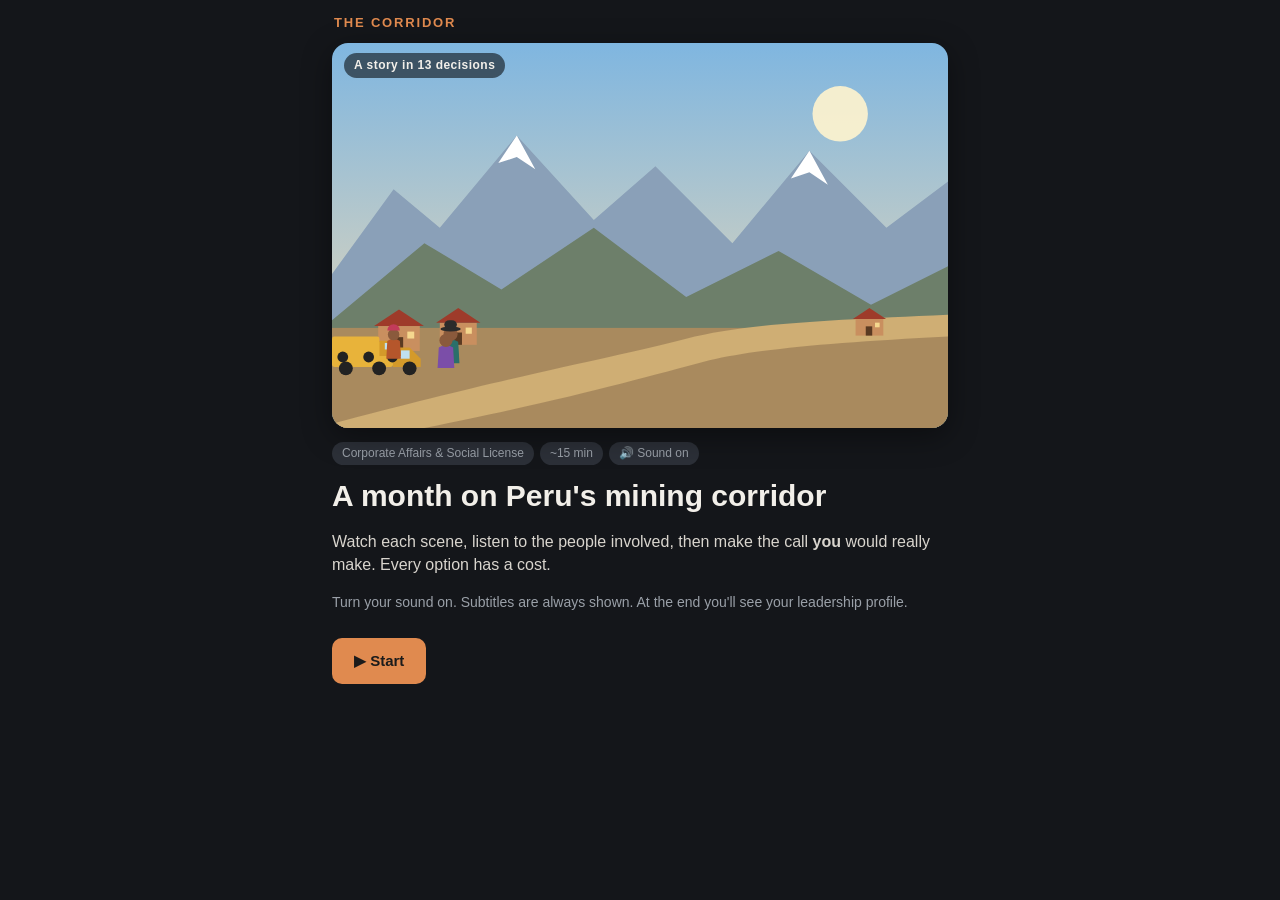
==== index.html @ 5909c9da "Add The Corridor prototype v0.2 (social license leadership game) Co-Authored-By: Claude Opus 5.5 <no" ====
<!DOCTYPE html>
<html lang="en">
<head>
<meta charset="utf-8">
<meta name="viewport" content="width=device-width, initial-scale=1">
<title>The Corridor — Social License Leadership Story</title>
<style>
  :root{
    --bg:#14161a; --panel:#1d2026; --card:#23272e; --ink:#f2efe9; --muted:#9aa0a8; --line:#343942;
    --accent:#e08a4f; --accent2:#5cc2b5; --good:#45b39d; --warn:#e0a83a; --bad:#e05a4f;
    --D:#e07a3f; --I:#2fb3a3; --S:#8f7fe0; --A:#5b8fd6;
  }
  *{box-sizing:border-box}
  html,body{margin:0;background:var(--bg);color:var(--ink);font-family:-apple-system,BlinkMacSystemFont,"Segoe UI",Roboto,Helvetica,Arial,sans-serif;line-height:1.45}
  .wrap{max-width:640px;margin:0 auto;padding:12px 12px 48px}
  header.top{display:flex;justify-content:space-between;align-items:center;margin:2px 2px 10px}
  .brand{font-weight:800;letter-spacing:.14em;color:var(--accent);font-size:13px}
  .day{font-size:12.5px;color:var(--muted)}
  .meters{display:grid;grid-template-columns:repeat(4,1fr);gap:8px;margin-bottom:10px}
  .meter label{display:block;font-size:10.5px;color:var(--muted);margin-bottom:3px;white-space:nowrap;overflow:hidden;text-overflow:ellipsis}
  .bar{height:6px;background:#2c3038;border-radius:6px;overflow:hidden}
  .bar i{display:block;height:100%;border-radius:6px;transition:width .8s ease,background .8s}

  /* stage */
  .stage{position:relative;border-radius:16px;overflow:hidden;background:#0c0d10;box-shadow:0 8px 30px rgba(0,0,0,.4)}
  .artbox{position:relative;aspect-ratio:16/10;overflow:hidden;background:#000}
  .stage svg.art{position:absolute;inset:0;width:100%;height:100%;animation:kb 18s ease-in-out infinite alternate;transform-origin:50% 60%}
  @keyframes kb{from{transform:scale(1.02) translate(0,0)}to{transform:scale(1.10) translate(-2%,-1%)}}
  .scene-tag{position:absolute;left:12px;top:10px;background:rgba(0,0,0,.55);backdrop-filter:blur(4px);padding:4px 10px;border-radius:20px;font-size:12px;font-weight:700;letter-spacing:.04em}
  .ctrls{position:absolute;right:8px;top:8px;display:flex;gap:6px}
  .ctrls button{all:unset;cursor:pointer;width:34px;height:34px;border-radius:50%;background:rgba(0,0,0,.55);backdrop-filter:blur(4px);display:flex;align-items:center;justify-content:center;font-size:15px}
  .caption{position:relative;padding:12px 14px 14px;background:#0c0d10;display:flex;gap:12px;align-items:flex-start;min-height:104px}
  .caption .pt{flex:none;width:52px;height:52px;border-radius:50%;overflow:hidden;border:2px solid rgba(255,255,255,.8);background:#333}
  .caption .pt svg{width:100%;height:100%}
  .caption .spk{font-size:11.5px;font-weight:800;letter-spacing:.08em;text-transform:uppercase;color:var(--accent);margin-bottom:2px}
  .caption .words{font-size:17px;line-height:1.35;font-weight:500}
  .caption .words span{opacity:.0;transition:opacity .12s}
  .caption .words span.on{opacity:1}
  .speaking .mouth{animation:talk .22s ease-in-out infinite alternate;transform-box:fill-box;transform-origin:center}
  @keyframes talk{from{transform:scaleY(.3)}to{transform:scaleY(1.3)}}
  .progress{position:absolute;left:0;bottom:0;height:3px;background:var(--accent);width:0;transition:width .3s;z-index:2}

  .panel{background:var(--panel);border:1px solid var(--line);border-radius:16px;padding:14px;margin-top:12px}
  .opts{display:grid;gap:9px}
  button.opt{all:unset;cursor:pointer;display:flex;gap:10px;align-items:center;background:var(--card);border:1.5px solid var(--line);border-radius:12px;padding:12px 13px;font-size:15.5px;transition:transform .15s,border-color .15s;opacity:0;transform:translateY(8px)}
  button.opt.in{opacity:1;transform:none;transition:opacity .35s,transform .35s,border-color .15s}
  button.opt:hover{border-color:var(--accent)}
  button.opt .k{flex:none;width:26px;height:26px;border-radius:50%;background:var(--accent);color:#1b1b1b;font-size:13px;display:flex;align-items:center;justify-content:center;font-weight:800}
  button.opt.dim{opacity:.3}
  button.opt.pick{border-color:var(--accent);background:#2c2620}
  .prompt{font-size:13px;color:var(--muted);margin:0 0 10px;font-weight:600;letter-spacing:.03em}
  .ask{all:unset;cursor:pointer;font-size:14px;color:var(--accent2);font-weight:700;padding:10px 2px 0;display:inline-block}
  .btn{all:unset;cursor:pointer;display:inline-block;background:var(--accent);color:#1b1b1b;padding:12px 22px;border-radius:10px;font-weight:800;font-size:15px;margin-top:12px}
  .btn.secondary{background:transparent;color:var(--ink);border:1.5px solid var(--ink)}
  .btn[disabled]{opacity:.35;pointer-events:none}
  .waiting{font-size:13.5px;color:var(--muted);display:flex;align-items:center;gap:8px}
  .dots i{display:inline-block;width:6px;height:6px;border-radius:50%;background:var(--muted);margin-right:3px;animation:bl 1s infinite}
  .dots i:nth-child(2){animation-delay:.2s}.dots i:nth-child(3){animation-delay:.4s}
  @keyframes bl{50%{opacity:.2}}
  table.data{width:100%;border-collapse:collapse;font-size:14px;margin:0 0 12px}
  table.data th,table.data td{text-align:left;padding:7px 6px;border-bottom:1px solid var(--line)}
  table.data th{font-size:11.5px;color:var(--muted);font-weight:700}
  .late{color:var(--bad);font-weight:700}.ok{color:var(--good);font-weight:700}
  .alloc-row{display:flex;align-items:center;justify-content:space-between;gap:10px;padding:10px 0;border-bottom:1px solid var(--line)}
  .alloc-row .lbl{font-size:15px}.alloc-row .lbl small{display:block;color:var(--muted);font-size:12.5px}
  .stepper{display:flex;align-items:center;gap:8px;flex:none}
  .stepper button{all:unset;cursor:pointer;width:34px;height:34px;border-radius:8px;border:1.5px solid var(--line);text-align:center;line-height:32px;font-size:18px;font-weight:700}
  .stepper span{width:22px;text-align:center;font-weight:800;font-size:17px}
  .remain{font-size:14px;color:var(--muted);margin-top:8px}

  .intro h1{font-size:30px;margin:14px 0 6px;line-height:1.15}
  .intro p{font-size:16px;color:#d9d5ce}
  .pill{display:inline-block;font-size:12px;padding:3px 10px;border-radius:20px;background:#2c3038;color:var(--muted);margin-right:6px}
  .tabs{display:flex;gap:6px;margin:4px 0 12px}
  .tabs button{all:unset;cursor:pointer;padding:8px 14px;border-radius:20px;font-size:14px;font-weight:700;border:1.5px solid var(--line)}
  .tabs button.on{background:var(--ink);color:#111;border-color:var(--ink)}
  h2{font-size:20px;margin:18px 0 8px}
  h3{font-size:13px;margin:18px 0 6px;color:var(--accent2);text-transform:uppercase;letter-spacing:.08em}
  .story{font-size:16px}
  .stylebar{display:flex;height:16px;border-radius:8px;overflow:hidden;margin:8px 0}
  .legend{display:flex;flex-wrap:wrap;gap:10px;font-size:13px;color:var(--muted)}
  .legend i{display:inline-block;width:10px;height:10px;border-radius:3px;margin-right:4px;vertical-align:-1px}
  .comp{margin:10px 0}
  .comp .row{display:flex;justify-content:space-between;font-size:14px;margin-bottom:4px}
  .comp .track{position:relative;height:10px;background:#2c3038;border-radius:6px}
  .comp .fill{position:absolute;left:0;top:0;bottom:0;border-radius:6px}
  .comp .tgt{position:absolute;top:-4px;bottom:-4px;width:2px;background:var(--ink)}
  .fit{display:flex;align-items:center;gap:16px;margin:6px 0 4px}
  .fit .num{font-size:44px;font-weight:800;line-height:1}
  .fit .lbl{font-size:14px;color:var(--muted)}
  ul.flags{padding-left:18px;margin:6px 0}
  ul.flags li{margin:6px 0;font-size:14.5px}
  .flag-red{color:var(--bad)}
  .stats{display:grid;grid-template-columns:repeat(3,1fr);gap:8px;margin:8px 0}
  .stat{background:var(--card);border:1px solid var(--line);border-radius:10px;padding:10px;text-align:center}
  .stat b{display:block;font-size:20px}.stat span{font-size:12px;color:var(--muted)}
  table.log{width:100%;border-collapse:collapse;font-size:13px}
  table.log td,table.log th{padding:6px 4px;border-bottom:1px solid var(--line);vertical-align:top;text-align:left}
  table.log th{color:var(--muted);font-weight:600;font-size:12px}
  .note{font-size:12.5px;color:var(--muted);margin-top:14px}
  .fade{animation:fade .4s ease}
  @keyframes fade{from{opacity:0;transform:translateY(6px)}to{opacity:1;transform:none}}

  /* svg animations */
  .drive{animation:drive 14s linear infinite}
  .drive2{animation:drive 14s linear infinite;animation-delay:-7s}
  @keyframes drive{from{transform:translateX(-140px)}to{transform:translateX(560px)}}
  .dust{animation:dust 4s ease-out infinite;opacity:0}
  @keyframes dust{0%{opacity:.0;transform:translate(0,0) scale(.6)}20%{opacity:.55}100%{opacity:0;transform:translate(-40px,-18px) scale(1.8)}}
  .bob{animation:bob 2.4s ease-in-out infinite;transform-box:fill-box}
  @keyframes bob{50%{transform:translateY(-2px)}}
  .flick{animation:flick .35s ease-in-out infinite alternate;transform-box:fill-box;transform-origin:50% 100%}
  @keyframes flick{from{transform:scaleY(.85) skewX(-4deg)}to{transform:scaleY(1.15) skewX(4deg)}}
  .smoke{animation:smoke 6s linear infinite;opacity:0}
  @keyframes smoke{0%{opacity:0;transform:translate(0,0) scale(.5)}15%{opacity:.6}100%{opacity:0;transform:translate(30px,-120px) scale(2.6)}}
  .ring{animation:ring 1.6s ease-out infinite;transform-box:fill-box;transform-origin:center;opacity:0}
  @keyframes ring{0%{opacity:.8;transform:scale(.6)}100%{opacity:0;transform:scale(1.8)}}
  .shake{animation:shake .6s ease-in-out infinite;transform-box:fill-box;transform-origin:center}
  @keyframes shake{0%,100%{transform:rotate(0)}25%{transform:rotate(-6deg)}75%{transform:rotate(6deg)}}
  .blink{animation:blink 1s steps(2) infinite}
  @keyframes blink{50%{opacity:.15}}
  .siren{animation:siren .5s steps(2) infinite}
  @keyframes siren{0%{fill:#e0443b}50%{fill:#3b7be0}}
  .wave{animation:wave 2s ease-out infinite;opacity:0;transform-box:fill-box;transform-origin:center}
  @keyframes wave{0%{opacity:.9;transform:scale(.4)}100%{opacity:0;transform:scale(1.6)}}
  .twinkle{animation:blink 2.5s ease-in-out infinite}
  .glow{animation:glow 1.8s ease-in-out infinite alternate}
  @keyframes glow{from{opacity:.4}to{opacity:1}}
  .pop{animation:pop 3s ease-in-out infinite;transform-box:fill-box;transform-origin:center;opacity:0}
  @keyframes pop{0%{opacity:0;transform:scale(.4)}15%,70%{opacity:1;transform:scale(1)}100%{opacity:0;transform:scale(1)}}
  .water{animation:water 2s linear infinite}
  @keyframes water{to{stroke-dashoffset:-40}}
</style>
</head>
<body>
<div class="wrap" id="app"></div>

<script>
/* =====================================================================
   ART — inline SVG illustrations (no external images)
   ===================================================================== */
const W=400,H=250;
function sky(t){
  const g={day:["#7fb6e0","#f4dcb4"],dusk:["#3a3f6b","#f08a5d"],night:["#070d1c","#1e2a48"],indoor:["#5a4636","#3c2f25"]}[t];
  let s=`<defs><linearGradient id="sk" x1="0" y1="0" x2="0" y2="1"><stop offset="0" stop-color="${g[0]}"/><stop offset="1" stop-color="${g[1]}"/></linearGradient>
  <radialGradient id="fireg"><stop offset="0" stop-color="#ffd36b"/><stop offset="1" stop-color="#ff6a2b" stop-opacity="0"/></radialGradient></defs>
  <rect width="${W}" height="${H}" fill="url(#sk)"/>`;
  if(t==="night"){ for(let i=0;i<40;i++){const x=(i*97)%W,y=(i*53)%110; s+=`<circle cx="${x}" cy="${y}" r="${i%3?0.8:1.3}" fill="#fff" class="twinkle" style="animation-delay:${(i%7)*.3}s"/>`;}
    s+=`<circle cx="330" cy="40" r="14" fill="#f4efd8"/><circle cx="336" cy="36" r="13" fill="#0b1326"/>`; }
  if(t==="day") s+=`<circle cx="330" cy="46" r="18" fill="#fff4cf" opacity=".9"/>`;
  if(t==="dusk") s+=`<circle cx="300" cy="150" r="26" fill="#ffc27a" opacity=".85"/>`;
  return s;
}
function mountains(t){
  const far = t==="night"?"#1b2540":t==="dusk"?"#5b4a6e":"#8aa0b8";
  const near= t==="night"?"#121a30":t==="dusk"?"#3f3550":"#6d7f6a";
  const snow= t==="night"?"#8a95b0":"#ffffff";
  return `<polygon points="0,150 40,95 70,120 120,60 170,115 210,80 260,130 310,70 360,120 400,90 400,250 0,250" fill="${far}"/>
  <polygon points="120,60 108,78 120,74 132,82" fill="${snow}"/><polygon points="310,70 298,88 310,84 322,92" fill="${snow}"/>
  <polygon points="0,180 60,130 110,160 170,120 230,165 290,135 350,170 400,145 400,250 0,250" fill="${near}"/>`;
}
function ground(t){ const c=t==="night"?"#2a2a2e":t==="dusk"?"#6b5240":"#a98a5e"; return `<rect y="185" width="${W}" height="${H}" fill="${c}"/>`; }
function road(t){ const c=t==="night"?"#4a443c":"#cfae74"; return `<path d="M-10,250 C 120,215 180,205 230,192 C 270,182 320,180 410,176 L410,190 C 330,194 280,198 245,206 C 200,218 150,232 60,250 Z" fill="${c}"/>`; }
function truck(x,y,s=1,cls="",color="#e8b33a"){
  return `<g class="${cls}"><g transform="translate(${x},${y}) scale(${s})">
    <rect x="0" y="-22" width="44" height="18" rx="2" fill="${color}"/><path d="M44,-18 h12 l8,8 v6 h-20z" fill="#d49a2a"/>
    <rect x="49" y="-16" width="7" height="6" fill="#bfe0f0"/><circle cx="10" cy="-3" r="5" fill="#222"/><circle cx="34" cy="-3" r="5" fill="#222"/><circle cx="56" cy="-3" r="5" fill="#222"/>
    <circle class="dust" cx="-6" cy="-6" r="7" fill="#e9d6b0"/><circle class="dust" style="animation-delay:1.3s" cx="-10" cy="-4" r="6" fill="#e9d6b0"/><circle class="dust" style="animation-delay:2.6s" cx="-4" cy="-8" r="8" fill="#e9d6b0"/>
  </g></g>`;
}
function stoppedTruck(x,y,s=1,lights=false){
  return `<g transform="translate(${x},${y}) scale(${s})"><rect x="0" y="-22" width="44" height="18" rx="2" fill="#c89a32"/><path d="M44,-18 h12 l8,8 v6 h-20z" fill="#b5852a"/><rect x="49" y="-16" width="7" height="6" fill="#9cc"/>
  <circle cx="10" cy="-3" r="5" fill="#222"/><circle cx="34" cy="-3" r="5" fill="#222"/><circle cx="56" cy="-3" r="5" fill="#222"/>
  ${lights?`<path d="M64,-10 L120,-22 L120,6 Z" fill="#fff7c0" opacity=".35" class="glow"/>`:""}</g>`;
}
function house(x,y,s=1){ return `<g transform="translate(${x},${y}) scale(${s})"><rect x="0" y="-18" width="30" height="18" fill="#c98f5f"/><polygon points="-3,-18 15,-30 33,-18" fill="#9e3b2a"/><rect x="11" y="-10" width="7" height="10" fill="#5a3a22"/><rect x="21" y="-14" width="5" height="5" fill="#f5d78e"/></g>`; }
const PAL=["#b5562b","#2a6f6a","#7b4ea8","#c9a227","#3c6fb0","#a83a50","#4f8a3c","#d07a2c"];
function person(x,y,s=1,c="#b5562b",o={}){
  let hat="";
  if(o.hat==="bowler") hat=`<ellipse cx="0" cy="-27" rx="8" ry="2" fill="#2b2b2b"/><rect x="-5" y="-34" width="10" height="7" rx="4" fill="#2b2b2b"/>`;
  if(o.hat==="helmet") hat=`<path d="M-7,-26 a7,7 0 0 1 14,0 z" fill="#f2f2f2"/>`;
  if(o.hat==="chullo") hat=`<path d="M-6,-27 a6,6 0 0 1 12,0 z" fill="#c23b5a"/>`;
  const arm = o.arm?`<path d="M5,-16 L14,-30" stroke="${c}" stroke-width="4" stroke-linecap="round"/>`:"";
  return `<g class="${o.bob?"bob":""}" style="animation-delay:${o.d||0}s"><g transform="translate(${x},${y}) scale(${s})">
    <path d="M-7,0 L-6,-17 Q0,-21 6,-17 L7,0 Z" fill="${c}"/>${arm}<circle cx="0" cy="-23" r="5.5" fill="#8a5a3c"/>${hat}</g></g>`;
}
function crowd(x,y,n,spread,s=1,opt={}){ let g=""; for(let i=0;i<n;i++){ const px=x+((i*37)%spread), py=y+((i*13)%10); g+=person(px,py,s*(0.85+((i*7)%4)*.06),PAL[i%PAL.length],{bob:true,d:(i%5)*.3,hat:i%4===0?"chullo":(i%5===1?"bowler":""),arm:opt.arms&&i%3===0}); } return g; }
function fire(x,y,s=1){ return `<g transform="translate(${x},${y}) scale(${s})"><circle cx="0" cy="-8" r="30" fill="url(#fireg)" class="glow"/>
  <ellipse cx="0" cy="0" rx="14" ry="5" fill="#111"/><ellipse cx="0" cy="-4" rx="12" ry="4" fill="#222"/>
  <path class="flick" d="M-9,-4 Q-6,-22 0,-30 Q4,-20 9,-4 Z" fill="#ff7a2b"/><path class="flick" style="animation-delay:.15s" d="M-5,-4 Q-2,-16 1,-22 Q4,-14 5,-4 Z" fill="#ffd36b"/>
  <circle class="smoke" cx="0" cy="-30" r="8" fill="#555"/><circle class="smoke" style="animation-delay:2s" cx="3" cy="-30" r="9" fill="#666"/><circle class="smoke" style="animation-delay:4s" cx="-3" cy="-30" r="7" fill="#4a4a4a"/></g>`; }
function rocks(x,y){ return `<g transform="translate(${x},${y})"><ellipse cx="0" cy="0" rx="9" ry="6" fill="#77706a"/><ellipse cx="14" cy="2" rx="7" ry="5" fill="#8a837c"/><ellipse cx="26" cy="-1" rx="10" ry="6" fill="#6d665f"/><ellipse cx="40" cy="2" rx="8" ry="5" fill="#857e77"/></g>`; }
function room(wall="#6e5644",floor="#4a3a2e"){ return `<rect width="${W}" height="${H}" fill="${wall}"/><rect y="185" width="${W}" height="65" fill="${floor}"/>`; }
function windowView(x,y,w,h,t="day"){ return `<g><clipPath id="wv${x}"><rect x="${x}" y="${y}" width="${w}" height="${h}"/></clipPath><g clip-path="url(#wv${x})"><g transform="translate(${x},${y}) scale(${w/W},${h/H})">${sky(t)}${mountains(t)}${ground(t)}</g></g><rect x="${x}" y="${y}" width="${w}" height="${h}" fill="none" stroke="#2a211a" stroke-width="5"/><line x1="${x+w/2}" y1="${y}" x2="${x+w/2}" y2="${y+h}" stroke="#2a211a" stroke-width="3"/></g>`; }
function pit(){ return `<g><ellipse cx="200" cy="215" rx="190" ry="40" fill="#8c6b4a"/><ellipse cx="200" cy="218" rx="150" ry="30" fill="#7a5c3f"/><ellipse cx="200" cy="221" rx="110" ry="21" fill="#684d34"/><ellipse cx="200" cy="224" rx="70" ry="12" fill="#563f2b"/></g>`; }
function phoneBig(x,y,label,sub){ return `<g transform="translate(${x},${y})"><circle class="ring" cx="45" cy="80" r="60" fill="none" stroke="#5cc2b5" stroke-width="3"/><circle class="ring" style="animation-delay:.8s" cx="45" cy="80" r="60" fill="none" stroke="#5cc2b5" stroke-width="3"/>
  <g class="shake"><rect x="0" y="0" width="90" height="160" rx="14" fill="#15171c" stroke="#555" stroke-width="2"/><rect x="6" y="14" width="78" height="132" rx="6" fill="#20324a"/>
  <text x="45" y="62" fill="#fff" font-size="10" text-anchor="middle" font-family="sans-serif" font-weight="700">${label}</text><text x="45" y="76" fill="#9fb3c8" font-size="7.5" text-anchor="middle" font-family="sans-serif">${sub}</text>
  <circle cx="25" cy="122" r="10" fill="#e0443b"/><circle cx="65" cy="122" r="10" fill="#45b39d" class="glow"/></g></g>`; }
function radioTower(x,y){ return `<g transform="translate(${x},${y})"><path d="M0,0 L10,-70 L20,0 M4,-25 L16,-25 M7,-48 L13,-48" stroke="#ccc" stroke-width="2.5" fill="none"/><circle cx="10" cy="-72" r="3" fill="#e0443b" class="blink"/>
  <circle class="wave" cx="10" cy="-72" r="20" fill="none" stroke="#fff" stroke-width="2"/><circle class="wave" style="animation-delay:.7s" cx="10" cy="-72" r="20" fill="none" stroke="#fff" stroke-width="2"/><circle class="wave" style="animation-delay:1.4s" cx="10" cy="-72" r="20" fill="none" stroke="#fff" stroke-width="2"/></g>`; }
function bubble(x,y,txt,d=0,c="#25d366"){ return `<g class="pop" style="animation-delay:${d}s"><rect x="${x}" y="${y}" width="${txt.length*5.2+16}" height="20" rx="10" fill="${c}"/><text x="${x+8}" y="${y+14}" font-size="9.5" fill="#062" font-family="sans-serif" font-weight="700">${txt}</text></g>`; }
function banner(x,y,txt){ return `<g transform="translate(${x},${y})" class="bob"><line x1="0" y1="0" x2="0" y2="-38" stroke="#5a3a22" stroke-width="2"/><line x1="60" y1="0" x2="60" y2="-38" stroke="#5a3a22" stroke-width="2"/><rect x="-2" y="-40" width="64" height="18" fill="#f3efe6"/><text x="30" y="-27" text-anchor="middle" font-size="10" font-weight="800" fill="#b5262b" font-family="sans-serif">${txt}</text></g>`; }
function tableLong(y=185){ return `<rect x="40" y="${y}" width="320" height="14" rx="3" fill="#5a3f2c"/><rect x="60" y="${y+14}" width="8" height="40" fill="#4a3324"/><rect x="332" y="${y+14}" width="8" height="40" fill="#4a3324"/>`; }
function papers(x,y){ return `<g transform="translate(${x},${y})"><rect x="0" y="0" width="22" height="14" fill="#f4f1ea" transform="rotate(-6)"/><rect x="6" y="2" width="22" height="14" fill="#fff" transform="rotate(4)"/></g>`; }
function envelope(x,y){ return `<g transform="translate(${x},${y})"><circle cx="14" cy="9" r="24" fill="#ffd36b" opacity=".25" class="glow"/><rect x="0" y="0" width="28" height="18" rx="2" fill="#e8d7a8"/><path d="M0,0 L14,10 L28,0" fill="none" stroke="#a88f55" stroke-width="1.5"/><text x="14" y="-6" text-anchor="middle" font-size="11" font-weight="800" fill="#ffd36b" font-family="sans-serif">$</text></g>`; }
function hospital(x,y){ return `<g transform="translate(${x},${y})"><rect x="0" y="-70" width="120" height="70" fill="#d9dde3"/><rect x="45" y="-92" width="30" height="22" fill="#d9dde3"/><rect x="55" y="-88" width="10" height="16" fill="#e0443b"/><rect x="52" y="-83" width="16" height="6" fill="#e0443b"/>
  ${[0,1,2,3].map(i=>`<rect x="${10+i*28}" y="-55" width="16" height="12" fill="#f5e7a8" class="${i===2?"blink":""}"/>`).join("")}<rect x="48" y="-26" width="24" height="26" fill="#8fb3cc"/></g>`; }
function ambulance(x,y){ return `<g transform="translate(${x},${y})"><rect x="0" y="-20" width="50" height="18" rx="3" fill="#f2f2f2"/><rect x="50" y="-14" width="14" height="12" rx="2" fill="#f2f2f2"/><rect x="18" y="-16" width="4" height="10" fill="#e0443b"/><rect x="15" y="-13" width="10" height="4" fill="#e0443b"/>
  <rect x="20" y="-25" width="12" height="5" class="siren"/><circle cx="12" cy="-2" r="5" fill="#222"/><circle cx="48" cy="-2" r="5" fill="#222"/></g>`; }
function screenChart(x,y){ return `<g transform="translate(${x},${y})"><rect x="0" y="0" width="150" height="85" rx="4" fill="#1a2433" stroke="#444" stroke-width="3"/>
  <polyline points="12,65 40,58 62,62 84,30 106,44 138,20" fill="none" stroke="#5cc2b5" stroke-width="3" stroke-dasharray="200" stroke-dashoffset="0"/>
  ${[0,1,2,3].map(i=>`<rect x="${16+i*32}" y="${70-i*8}" width="14" height="${i*8+6}" fill="#e08a4f" opacity=".6"/>`).join("")}</g>`; }
function clipboard(x,y){ return `<g transform="translate(${x},${y})"><rect x="0" y="0" width="150" height="190" rx="8" fill="#8a6a4a"/><rect x="10" y="14" width="130" height="168" fill="#fbf8f1"/><rect x="50" y="-6" width="50" height="16" rx="4" fill="#555"/>
  ${[0,1,2,3,4].map(i=>`<g><rect x="22" y="${34+i*28}" width="70" height="7" fill="#c8c1b4"/><circle cx="118" cy="${38+i*28}" r="7" fill="${i===3?"#45b39d":"#e05a4f"}" class="pop" style="animation-delay:${i*.4}s"/></g>`).join("")}</g>`; }
function spring(){ return `<path d="M0,215 C80,205 120,230 200,220 C280,210 320,232 400,222" stroke="#6ab7e0" stroke-width="8" fill="none" stroke-dasharray="20 20" class="water"/>`; }
function stars(){ return ""; }

const ART = {
  s1:(s)=>`${sky("day")}${mountains("day")}${ground("day")}${road("day")}${house(30,200,.9)}${house(70,196,.8)}${house(340,190,.6)}${truck(0,214,.9,"drive")}${truck(0,206,.7,"drive2")}${crowd(40,205,3,40,.8)}`,
  s2:()=>`${room("#b07a4e","#7a5236")}<rect x="0" y="0" width="${W}" height="40" fill="#8a5c3a"/>${[60,160,260,340].map(x=>`<rect x="${x}" y="60" width="30" height="40" fill="#3c2a1e"/>`).join("")}
     <rect x="150" y="70" width="100" height="26" fill="#f3efe6"/><text x="200" y="88" text-anchor="middle" font-size="12" font-weight="800" fill="#7a2b1e" font-family="sans-serif">ASAMBLEA</text>
     ${person(200,180,2.2,"#b5262b",{hat:"bowler",arm:true})}${crowd(10,228,10,380,1.6)}${crowd(30,246,9,360,1.8)}`,
  s3:()=>`${room("#4d5560","#2f343b")}${windowView(30,30,220,130,"day")}<g transform="translate(30,30) scale(.55)">${pit()}</g>${person(320,200,2.4,"#3c6fb0",{hat:"helmet",arm:true})}<rect x="260" y="200" width="140" height="12" fill="#26292e"/>`,
  s4:(s)=> s.variant==="paro"
     ? `${sky("day")}${mountains("day")}${ground("day")}${road("day")}${banner(70,200,"PARO 72H")}${banner(250,196,"¡ESCÚCHENNOS!")}${crowd(40,212,14,320,1.1,{arms:true})}<rect x="330" y="160" width="50" height="14" fill="#e0443b"/><text x="355" y="171" font-size="8" fill="#fff" text-anchor="middle" font-weight="800" font-family="sans-serif">ROAD CLOSED</text>`
     : `${sky("day")}${mountains("day")}${ground("day")}${spring()}${radioTower(60,190)}${bubble(170,60,"Mine poisoned the spring!!",0)}${bubble(200,92,"Is it true??",1,"#dcf8c6")}${bubble(160,124,"Don't drink the water",2)}${bubble(220,156,"Share with everyone",.5,"#dcf8c6")}`,
  s5:(s)=>`${sky("dusk")}${mountains("dusk")}${ground("dusk")}${road("dusk")}${rocks(150,206)}${fire(130,210)}${fire(215,200,.8)}${crowd(100,222,s.trust>=55?6:14,220,1.1,{arms:true})}${stoppedTruck(300,188,.6)}${stoppedTruck(345,186,.55)}`,
  s6:()=>`${room("#2a2f3a","#1c2028")}${windowView(30,40,140,100,"night")}${phoneBig(240,40,"Vice Minister","Lima · calling...")}`,
  s7:()=>`${room("#6e5644","#4a3a2e")}${clipboard(125,30)}`,
  s8:()=>`${room("#7c6a58","#4e4236")}${[40,330].map(x=>`<rect x="${x}" y="40" width="30" height="120" fill="#5a4a3c"/>`).join("")}${person(150,215,2.6,"#2b2b2b",{})}${person(250,215,2.6,"#8a6d3b",{hat:"bowler"})}${envelope(186,110)}`,
  s9:()=>`${sky("night")}${mountains("night")}${ground("night")}${road("night")}${hospital(250,190)}${ambulance(150,205)}${stoppedTruck(20,215,.8,true)}${fire(110,214,.6)}`,
  s10:(s)=>ART.s2(s),
  s11:()=>`${room("#5f6b78","#3b434c")}<rect x="140" y="30" width="120" height="70" fill="#4a5563"/><text x="200" y="70" text-anchor="middle" font-size="11" fill="#e8e8e8" font-weight="700" font-family="sans-serif">MESA DE DIÁLOGO</text>
     ${crowd(70,182,7,260,1.7)}${tableLong(185)}${papers(150,178)}${papers(225,178)}`,
  s12:()=>`${room("#272b33","#1a1d22")}${windowView(250,30,120,90,"night")}<rect x="60" y="170" width="200" height="12" fill="#3a3f48"/>${person(150,172,2.2,"#2fb3a3",{})}
     <g transform="translate(205,150)"><rect width="34" height="22" rx="3" fill="#15171c"/><rect x="3" y="3" width="28" height="15" fill="#3a5f8a" class="glow"/></g>${bubble(40,40,"you'll pay for this",0,"#e05a4f")}${bubble(70,72,"traitor",1.2,"#e05a4f")}${bubble(30,104,"we know where you live",2.2,"#e05a4f")}`,
  s13:()=>`${room("#3a3f4a","#262a31")}${screenChart(125,25)}${crowd(60,190,8,290,1.6)}${tableLong(190)}`
};

/* portraits (caption) */
function portrait(k){
  const P={
    nar:{bg:"#333a46",skin:"#c99a72",hair:"#2b2b2b",top:"#555",extra:""},
    rosa:{bg:"#b5562b",skin:"#8a5a3c",hair:"#1d1410",top:"#b5262b",extra:`<ellipse cx="40" cy="22" rx="22" ry="5" fill="#222"/><rect x="28" y="6" width="24" height="16" rx="8" fill="#222"/><path d="M22,36 q-4,18 2,30 M58,36 q4,18 -2,30" stroke="#1d1410" stroke-width="4" fill="none"/>`},
    lucia:{bg:"#2a8f84",skin:"#a87452",hair:"#2b1a12",top:"#e0a83a",extra:`<path d="M24,30 q16,-22 32,0 v4 h-32z" fill="#2b1a12"/>`},
    carlos:{bg:"#3c6fb0",skin:"#c99a72",hair:"#3a2a20",top:"#e8b33a",extra:`<path d="M22,30 a18,18 0 0 1 36,0 z" fill="#f2f2f2"/><rect x="20" y="28" width="40" height="4" fill="#ddd"/>`},
    vm:{bg:"#7b6cc4",skin:"#b88560",hair:"#222",top:"#2b2b38",extra:`<path d="M40,62 l-4,6 4,14 4,-14z" fill="#b5262b"/>`},
    adv:{bg:"#8a6d3b",skin:"#8a5a3c",hair:"#222",top:"#5a4a3c",extra:`<path d="M24,26 h32 v-6 a16,10 0 0 0 -32,0z" fill="#444"/>`},
    board:{bg:"#444",skin:"#d0a882",hair:"#ccc",top:"#22252b",extra:""}
  }[k]||{};
  return `<svg viewBox="0 0 80 80"><rect width="80" height="80" fill="${P.bg}"/><path d="M10,80 q30,-30 60,0z" fill="${P.top}"/><rect x="34" y="50" width="12" height="10" fill="${P.skin}"/>
   <ellipse cx="40" cy="36" rx="15" ry="18" fill="${P.skin}"/><path d="M25,30 q15,-20 30,0" fill="${P.hair}"/>${P.extra}
   <circle cx="34" cy="35" r="1.8" fill="#1a1a1a"/><circle cx="46" cy="35" r="1.8" fill="#1a1a1a"/><ellipse class="mouth" cx="40" cy="46" rx="4" ry="2" fill="#5a2a22"/></svg>`;
}

/* =====================================================================
   VOICE — browser text-to-speech, pre-scripted lines (no AI)
   ===================================================================== */
const TTS={on:true, ok:("speechSynthesis" in window), voices:[]};
function loadVoices(){ try{ TTS.voices=speechSynthesis.getVoices().filter(v=>/^en/i.test(v.lang)); }catch(e){} }
if(TTS.ok){ loadVoices(); try{speechSynthesis.onvoiceschanged=loadVoices;}catch(e){} }
const FEM=/(female|samantha|victoria|karen|moira|tessa|serena|zira|susan|fiona|allison|ava|joanna|kendra|salli|libby|sonia|jenny|aria|emma|google us english)/i;
const MAL=/(male|daniel|alex|fred|david|mark|guy|tom|aaron|arthur|oliver|ryan|george|james|rishi|google uk english male)/i;
const VOICE={ nar:{g:"f",p:1,r:1}, rosa:{g:"f",p:.95,r:.92}, lucia:{g:"f",p:1.2,r:1.05}, carlos:{g:"m",p:.85,r:1.02}, vm:{g:"m",p:.95,r:.95}, adv:{g:"m",p:.75,r:.88}, board:{g:"m",p:.9,r:.95} };
const NAMES={nar:"Narrator",rosa:"Rosa · Ccollpa president",lucia:"Lucía · your community lead",carlos:"Carlos · VP Operations",vm:"Vice Minister",adv:"Community advisor",board:"The board"};
function pickVoice(g){
  const vs=TTS.voices; if(!vs.length) return null;
  const re=g==="f"?FEM:MAL; const m=vs.filter(v=>re.test(v.name)&&!(g==="f"&&MAL.test(v.name)&&!FEM.test(v.name)));
  return m[0]||vs[0];
}
let PLAY={token:0};
function stopAll(){ PLAY.token++; try{ if(TTS.ok) speechSynthesis.cancel(); }catch(e){} clearTimeout(PLAY.timer); clearInterval(PLAY.iv); }

function setCaption(who,text){
  const cap=document.getElementById("cap"); if(!cap) return [];
  const words=text.split(" ");
  cap.innerHTML=`<div class="pt">${portrait(who)}</div><div style="flex:1"><div class="spk">${NAMES[who]||""}</div><div class="words">${words.map(w=>`<span>${w}</span>`).join(" ")}</div></div>`;
  cap.classList.add("speaking");
  return [...cap.querySelectorAll(".words span")];
}
function revealAll(){ document.querySelectorAll("#cap .words span").forEach(s=>s.classList.add("on")); const c=document.getElementById("cap"); if(c) c.classList.remove("speaking"); }

function playLines(lines,onDone){
  stopAll(); const my=++PLAY.token; let i=0;
  const prog=document.getElementById("prog");
  const next=()=>{
    if(my!==PLAY.token) return;
    if(prog) prog.style.width=`${Math.round(i/lines.length*100)}%`;
    if(i>=lines.length){ const c=document.getElementById("cap"); if(c) c.classList.remove("speaking"); onDone&&onDone(); return; }
    const L=lines[i++]; const spans=setCaption(L.w,L.t);
    const words=L.t.split(" "); const est=words.length*330+600;
    const done=()=>{ if(my!==PLAY.token) return; clearTimeout(PLAY.timer); clearInterval(PLAY.iv); spans.forEach(s=>s.classList.add("on")); const c=document.getElementById("cap"); if(c) c.classList.remove("speaking"); PLAY.timer=setTimeout(next,450); };
    // timed word reveal (also the fallback when speech isn't available)
    let w=0; PLAY.iv=setInterval(()=>{ if(w<spans.length) spans[w++].classList.add("on"); },TTS.on&&TTS.ok?300:260);
    if(TTS.on && TTS.ok){
      try{
        const u=new SpeechSynthesisUtterance(L.t); const v=VOICE[L.w]||VOICE.nar; const vv=pickVoice(v.g);
        if(vv) u.voice=vv; u.lang="en-US"; u.pitch=v.p; u.rate=v.r;
        let cum=0; const starts=words.map(x=>{const s=cum; cum+=x.length+1; return s;});
        u.onboundary=(e)=>{ if(e.name&&e.name!=="word") return; const idx=starts.filter(s=>s<=e.charIndex).length; for(let k=0;k<idx&&k<spans.length;k++) spans[k].classList.add("on"); };
        u.onend=done; u.onerror=done;
        PLAY.timer=setTimeout(done, est*2.2+2500);
        setTimeout(()=>{ if(my===PLAY.token) speechSynthesis.speak(u); },60);
      }catch(e){ PLAY.timer=setTimeout(done,est); }
    } else { PLAY.timer=setTimeout(done,est); }
  };
  next();
}

/* =====================================================================
   MODEL + STORY
   ===================================================================== */
const COMP={stakeholder:"Stakeholder judgment",integrity:"Integrity & compliance",strategic:"Strategic thinking",pressure:"Decisions under pressure",adaptability:"Adaptability",leadership:"People leadership",safety:"Safety judgment",financial:"Data & financial reasoning"};
const TARGET={stakeholder:80,integrity:80,strategic:70,pressure:65,adaptability:60,leadership:60,safety:60,financial:50};
const STYLES={
  D:{name:"Driver",color:"var(--D)",desc:"You move toward results fast and you're not afraid to make the hard call."},
  I:{name:"Connector",color:"var(--I)",desc:"You lead through people: you show up, listen and build relationships."},
  S:{name:"Steward",color:"var(--S)",desc:"You protect stability and fairness, and you build plans people can rely on."},
  A:{name:"Analyst",color:"var(--A)",desc:"You look for the facts first and make decisions you can defend with evidence."}
};
let S;
function newState(){ return {trust:40,gov:50,ship:100,morale:60,day:1,flags:{},set:{},earned:{},min:{},max:{},style:{D:0,I:0,S:0,A:0},log:[],infoAvail:0,infoUsed:0,times:[],variant:Math.random()<.5?"paro":"rumor",idx:0,t0:0,infoShown:false}; }
const clamp=v=>Math.max(0,Math.min(100,v));
const N=(t)=>({w:"nar",t}); const Q=(w,t)=>({w,t});

/* style: weighted tags  s:{A:.6,I:.4} */
const SCENES=[
 {id:"s1",day:1,tag:"Day 1 · Arrival",
  lines:()=>[N("You are the new VP of Corporate Affairs at Minera Altavista, a copper mine high in the southern Andes."),N("Every day, its trucks carry concentrate three hundred kilometers along a dirt road that crosses eleven communities."),Q("rosa","Your trucks' dust is killing our crops. We need to talk. Soon.")],
  info:Q("lucia","Ccollpa signed an agreement with us in 2023. Honestly, I'm not sure we delivered everything."),
  options:()=>[
   {t:"Go to Ccollpa tomorrow. Listen first.",c:{stakeholder:2,leadership:1},s:{I:1},eff:{trust:8},out:"Rosa is surprised you came in person. The meeting is tense, but people talk openly."},
   {t:"Invite Rosa to the mine office next week.",c:{strategic:1,stakeholder:-1},s:{S:1},eff:{trust:-3},out:"Rosa says she'll come with thirty people. You end up going to the village on day three anyway."},
   {t:"Check every past commitment first.",c:{strategic:2,stakeholder:1},s:{A:1},eff:{trust:4},set:{reviewed:true},out:"Your team finds three of the seven commitments from 2023 are late. You arrive in Ccollpa well prepared."},
   {t:"Water the road today, then call her.",c:{stakeholder:1,pressure:1},s:{D:.7,I:.3},eff:{trust:5,ship:-1},out:"The dust drops visibly. Rosa says: good. Now come and talk."}]},

 {id:"s2",day:3,tag:"Day 3 · Community assembly",
  lines:(s)=>[N("About sixty people fill the community hall. Rosa stands up."),Q("rosa","We want forty driving jobs for our young people, and payment for lost crops. If not, on Monday we close the road."),...(s.set.reviewed?[N("You know the water reservoir promised in 2023 is eighteen months late.")]:[]),N("Everyone is looking at you.")],
  info:Q("lucia","Operations says training a new truck driver takes six months. They can safely take ten or twelve a year."),
  options:()=>[
   {t:"Agree to the 40 jobs. Stop the blockade.",c:{integrity:-2,strategic:-2,pressure:1},s:{D:1},eff:{trust:12},flag:"promise",out:"Applause. The threat is off for now. On the drive back, you wonder how operations will take it."},
   {t:"Promise a realistic plan within 15 days.",c:{stakeholder:2,integrity:2,strategic:1},s:{S:.7,A:.3},eff:{trust:5},out:"Some people shout, but Rosa agrees to wait fifteen days. A small group says they'll block anyway."},
   {t:"Say you need approval from Lima.",c:{stakeholder:-1,integrity:1},s:{S:1},eff:{trust:-8},out:"Rosa says: always Lima. Half the room walks out."},
   {t:"Admit the company's late commitments, publicly.",c:{stakeholder:2,integrity:2,adaptability:1},s:{I:.7,A:.3},eff:(s)=>({trust:s.set.reviewed?10:2}),
    out:(s)=>s.set.reviewed?"You name the reservoir and the dust study specifically. The room goes quiet. Rosa nods: finally someone says it.":"Without specifics it sounds like a speech. Someone asks: which commitments? You don't have the answer."}]},

 {id:"s3",day:4,tag:"Day 4 · The mine",
  lines:(s)=>[Q("carlos","If we give them anything, the other ten communities will want the same."),Q("carlos","If they block, we call the police to clear the road. We can't lose a week of shipments."),...(s.flags.promise?[Q("carlos","And forty drivers? I can train twelve a year. Who promised this?")]:[])],
  options:()=>[
   {t:"Agree. Prepare a police request.",c:{stakeholder:-2,safety:-1,pressure:1},s:{D:1},eff:{gov:4,trust:-6},flag:"force",out:"Within hours, Ccollpa hears that the mine is talking to the police."},
   {t:"Push back. Get the CEO to back dialogue.",c:{stakeholder:1,leadership:1,integrity:1},s:{I:.6,D:.4},eff:{morale:-6,trust:2},out:"The CEO backs you, but Carlos is annoyed. You'll need him later."},
   {t:"Joint plan: dialogue leads, ops prepares a non-violent plan B.",c:{strategic:2,leadership:2,stakeholder:1},s:{S:.6,A:.4},eff:{morale:6},out:"Carlos isn't thrilled, but he signs on. You now have a plan B that doesn't escalate."}]},

 {id:"s4",day:6,tag:"Day 6 · Breaking news",
  lines:(s)=>s.variant==="paro"
   ?[N("The regional federation calls a seventy-two hour paro regional against the national government."),N("Roads across the province will close. Mining is one of their complaints, but not the main one.")]
   :[N("A local radio station says the mine contaminated Ccollpa's spring."),N("There is no data yet. The story is spreading fast on WhatsApp.")],
  info:(s)=>s.variant==="paro"?Q("lucia","Security says that during the last paro, two trucks were attacked on the night shift."):Q("lucia","There is a spring near the haul road. Dust is the likely issue, not chemicals. But we have no data."),
  options:(s)=>s.variant==="paro"?[
   {t:"Stop convoys. Keep staff safe at camp.",c:{safety:2,adaptability:1},s:{S:1},eff:{ship:-8},out:"No incidents. The stockpile absorbs most of the lost shipments."},
   {t:"Keep trucks moving at night with police.",c:{safety:-2,pressure:1,stakeholder:-1},s:{D:1},eff:{ship:-2,trust:-8},flag:"riskConvoy",out:"Two trucks are hit with stones. Nobody is hurt, but the video goes viral."},
   {t:"Stop convoys, and meet Rosa informally.",c:{adaptability:2,stakeholder:2,safety:1},s:{I:1},eff:{ship:-8,trust:5},out:"Over coffee, Rosa tells you what really worries Ccollpa: water, more than jobs."}]:[
   {t:"Deny it immediately.",c:{stakeholder:-1,pressure:1},s:{D:1},eff:{trust:-6},out:"Nobody believes a denial without data. The rumor grows."},
   {t:"Joint water sampling with OEFA and the community.",c:{stakeholder:2,integrity:2,strategic:1},s:{A:.6,I:.4},eff:{trust:6,gov:3},out:"Sampling happens with community observers. Results in ten days."},
   {t:"Go on the radio yourself.",c:{stakeholder:2,pressure:1,adaptability:1},s:{I:.7,D:.3},eff:{trust:5},out:"A tense interview, but people hear a real person instead of a press release."}]},

 {id:"s5",day:9,tag:"Day 9 · Blockade",type:"alloc",
  lines:(s)=>[...(s.trust>=55?[N("Despite your progress, a neighboring community, Huaylla, blocks the road. They say Ccollpa got attention and they didn't.")]:[N("Ccollpa and two neighboring communities block the road with rocks and burning tires. About two hundred people.")]),
   N("The trucks stop. The port warehouse holds nine days of concentrate. Each day of delay costs about four million dollars."),N("You have ten points of your team's time and budget for the next week. How do you split them?")],
  buckets:[{k:"dialogue",t:"Dialogue with communities",d:"Visits, working tables, listening"},{k:"gov",t:"Government & Defensoría",d:"Mediators and authorities"},{k:"comms",t:"Transparent communication",d:"Radio, WhatsApp, open data"},{k:"legal",t:"Legal & security",d:"Lawyers, complaints, security"}]},

 {id:"s6",day:11,tag:"Day 11 · Call from Lima",
  lines:()=>[N("Your phone rings. It's the vice minister of mines, the third one this year."),Q("vm","The President wants this resolved. We can declare a state of emergency and clear the road with police tomorrow."),Q("vm","Do you want that?")],
  info:Q("lucia","Every forced clearance on this corridor has ended with injuries, and a longer blockade afterward."),
  options:()=>[
   {t:"Yes. Every day costs millions.",c:{stakeholder:-2,safety:-2,pressure:1},s:{D:1},eff:{trust:-20,gov:5},flag:"force",set:{cleared:true},out:"Police clear the road at dawn. Three people are injured. Two days later, a bigger blockade forms forty kilometers away."},
   {t:"Not yet. Ask for a dialogue table with the Defensoría.",c:{stakeholder:2,strategic:2,pressure:1},s:{S:.6,I:.4},eff:{gov:3,trust:4},out:"The vice minister agrees, reluctantly. The clock is running."}]},

 {id:"s7",day:12,tag:"Day 12 · Preparation",
  lines:()=>[N("Before the dialogue table, you review the 2023 agreement with Ccollpa."),N("Look at the commitments. Which issue will drive the conversation?")],
  extra:`<table class="data"><tr><th>Commitment</th><th>Promised</th><th>Status</th></tr>
   <tr><td>Water reservoir</td><td>Dec 2024</td><td class="late">35% · 18 mo late</td></tr><tr><td>Local hiring</td><td>30 jobs/yr</td><td class="late">9 in 2025</td></tr>
   <tr><td>Road watering</td><td>Daily</td><td class="late">3×/week</td></tr><tr><td>Scholarships</td><td>20/yr</td><td class="ok">22 granted</td></tr><tr><td>Crop dust study</td><td>By 2024</td><td class="late">Not started</td></tr></table>`,
  options:()=>[
   {t:"Scholarships. Lead with our best result.",c:{financial:-1,strategic:-1},s:{D:1},eff:{},out:"At the table, leading with scholarships looks like dodging the real issues."},
   {t:"Reservoir and dust study: water and crops.",c:{financial:2,strategic:1},s:{A:1},eff:{trust:4},set:{prepared:true},out:"Good read. Together with the road watering, these explain the anger. They all touch water and crops."},
   {t:"Local hiring: the biggest number gap.",c:{financial:1},s:{A:1},eff:{trust:1},out:"A real gap, but not the one hurting families most right now."},
   {t:"All of them equally.",c:{strategic:-1},s:{S:1},eff:{},out:"Without priorities, the table gets lost in details."}]},

 {id:"s8",day:14,tag:"Day 14 · The break",
  lines:()=>[N("The dialogue table meets in the provincial capital. During a break, a community advisor takes you aside."),Q("adv","If the company covers the leaders' expenses, the road opens tomorrow. Fifty thousand dollars. Nobody will know.")],
  options:()=>[
   {t:"Decline. Propose an audited community fund.",c:{integrity:2,stakeholder:1,strategic:1},s:{S:.6,I:.4},eff:{trust:3},out:"The advisor shrugs. At the table, the community fund idea gets real interest."},
   {t:"Pay. It's cheaper than one day of blockade.",c:{integrity:-3},s:{D:1},eff:{trust:-15,gov:-10},flag:"paid",set:{paid:true},out:"The road opens two days later. Within a month, the payment leaks on social media, and the vice minister distances himself."},
   {t:"Decline, and report it to compliance.",c:{integrity:2,stakeholder:-1},s:{A:.6,S:.4},eff:{},out:"That's correct. But the advisor spreads word that you're against the community."}]},

 {id:"s9",day:15,tag:"Day 15 · 2:00 a.m.",
  lines:()=>[N("Two in the morning. A contractor's truck driver tries to force his way past a group of protesters."),N("There's a scuffle. A young man from Huaylla is hit, and taken to hospital. He's stable."),N("Your phone won't stop ringing.")],
  info:Q("lucia","Legal says anything we say could be used in a case. But silence will be read as not caring."),
  options:()=>[
   {t:"Go to the hospital, stop convoys, acknowledge it publicly.",c:{stakeholder:2,integrity:2,safety:2,leadership:1},s:{I:.7,S:.3},eff:{trust:6},out:"His mother thanks you for coming. The tension drops noticeably."},
   {t:"Say the protesters provoked the driver.",c:{integrity:-1,stakeholder:-2},s:{D:1},eff:{trust:-15},flag:"blame",out:"Your statement is shared next to the hospital photo. Outrage spreads to more communities."},
   {t:"Say nothing until the investigation ends.",c:{stakeholder:-1,safety:1},s:{S:1},eff:{trust:-6},out:"Safe legally. But in the communities, the silence speaks loudly."}]},

 {id:"s10",day:17,tag:"Day 17 · Promises come due",
  lines:(s)=>s.flags.promise?[Q("rosa","You promised us forty jobs."),N("Carlos has confirmed it: the mine can safely train twelve drivers a year.")]
   :[N("The fifteen-day plan is due. Twelve driver trainees a year, twenty local contractor jobs, and daily road watering with community monitors."),Q("rosa","It's a start. But we need more.")],
  options:(s)=>s.flags.promise?[
   {t:"Admit you over-promised. Offer 12 + 20 contractor jobs.",c:{integrity:2,adaptability:2,stakeholder:1},s:{S:.6,I:.4},eff:{trust:-3},out:"It stings. But Rosa says: at least now you're telling the truth."},
   {t:"Insist the 40 jobs are coming soon.",c:{integrity:-2,strategic:-1},s:{D:1},eff:{trust:2},flag:"promise2",out:"It buys a few weeks. The problem just got bigger."},
   {t:"Say operations didn't support it.",c:{leadership:-2,integrity:-1},s:{D:1},eff:{morale:-15,trust:-4},flag:"blameOps",out:"The community sees a divided company. Carlos stops returning your calls."}]:[
   {t:"Present it, with a public commitment tracker.",c:{integrity:2,strategic:1,stakeholder:1},s:{A:1},eff:{trust:6},out:"The tracker surprises everyone. Rosa asks for a copy for the community assembly."},
   {t:"Add 10 more spots ops hasn't agreed to.",c:{integrity:-1,pressure:1},s:{D:1},eff:{trust:5,morale:-6},flag:"promise",out:"The deal gets closer. Carlos finds out from the minutes."},
   {t:"Let Ccollpa's youth co-design the training.",c:{stakeholder:2,adaptability:2},s:{I:1},eff:{trust:8,morale:3},out:"Twelve young people come to the first session. Even Carlos is impressed."}]},

 {id:"s11",day:19,tag:"Day 19 · Sign today?",
  lines:()=>[N("A deal is close."),Q("vm","We need a signature today. The President is waiting.")],
  info:Q("lucia","Finance says the broad version costs about sixty million dollars over five years. Eleven of the eighteen commitments have no budget."),
  options:()=>[
   {t:"Sign today: 18 commitments, road opens tonight.",c:{pressure:1,strategic:-2,integrity:-1},s:{D:1},eff:{trust:5},flag:"broad",set:{broad:true},out:"Celebrations in the plaza. The trucks roll that night."},
   {t:"Wait 3 days: 8 funded commitments + public tracker.",c:{strategic:2,integrity:2,pressure:1},s:{A:.6,S:.4},eff:{trust:3},out:"Three tense days. Then a signature everyone can actually keep."}]},

 {id:"s12",day:22,tag:"Day 22 · Your team",
  lines:()=>[N("The road is open. But Lucía has been threatened on social media, and she hasn't slept properly in weeks."),Q("lucia","I'm fine. Really.")],
  options:()=>[
   {t:"Rotate her out of the field for a month.",c:{leadership:1,safety:1},s:{S:1},eff:{morale:4},out:"She's relieved, but worried the community will feel abandoned."},
   {t:"Keep her. The community trusts her.",c:{leadership:-1,pressure:1},s:{D:1},eff:{morale:-10},flag:"burnout",out:"She keeps going. Three weeks later, she goes on medical leave."},
   {t:"Ask what she needs, add protection, share her load.",c:{leadership:2,safety:2},s:{I:1},eff:{morale:10},out:"She stays, with support. The team notices how you handled it."}]},

 {id:"s13",day:30,tag:"Day 30 · The board",
  lines:()=>[Q("board","Before we close: what is your one-line lesson from this crisis?")],
  options:()=>[
   {t:"\"The blockade was illegal and we held firm.\"",c:{strategic:-1,stakeholder:-1},s:{D:1},eff:{},out:"A few board members nod. Others look uneasy."},
   {t:"\"We were late on our own promises. Now we track every one publicly.\"",c:{strategic:2,integrity:2},s:{A:.6,S:.4},eff:{},out:"The chair asks you to present the tracker at the next meeting."},
   {t:"\"It was mostly political noise.\"",c:{strategic:-1,adaptability:-1},s:{S:.5,D:.5},eff:{},out:"The board moves on. Nothing changes."},
   {t:"\"Trust is built before a crisis: monthly visits to all 11 communities.\"",c:{strategic:2,stakeholder:2},s:{I:.6,S:.4},eff:{},out:"The CEO says: let's fund it."}]}
];

/* =====================================================================
   ENGINE
   ===================================================================== */
const app=document.getElementById("app");
const meterColor=v=>v>=60?"var(--good)":v>=35?"var(--warn)":"var(--bad)";
function blockadeLost(day){ if(!S.set.blockade) return 0; const end=S.set.blockadeEnd||day; return Math.max(0,Math.min(day,end)-9); }
function shipNow(){ return clamp(S.ship-blockadeLost(S.day)*4); }
function metersHTML(){ const m=[["Community",S.trust],["Government",S.gov],["Shipments",shipNow()],["Team",S.morale]];
  return `<div class="meters" id="meters">${m.map(([l,v])=>`<div class="meter"><label>${l}</label><div class="bar"><i style="width:${v}%;background:${meterColor(v)}"></i></div></div>`).join("")}</div>`; }
function refreshMeters(){ const m=document.getElementById("meters"); if(m) m.outerHTML=metersHTML(); }

function intro(){
  app.innerHTML=`<div class="intro fade"><header class="top"><span class="brand">THE CORRIDOR</span></header>
   <div class="stage"><div class="artbox"><svg class="art" viewBox="0 0 ${W} ${H}" preserveAspectRatio="xMidYMid slice">${ART.s1()}</svg><div class="scene-tag">A story in 13 decisions</div></div></div>
   <span class="pill" style="margin-top:14px">Corporate Affairs &amp; Social License</span><span class="pill">~15 min</span><span class="pill">🔊 Sound on</span>
   <h1>A month on Peru's mining corridor</h1>
   <p>Watch each scene, listen to the people involved, then make the call <b>you</b> would really make. Every option has a cost.</p>
   <p style="color:var(--muted);font-size:14px">Turn your sound on. Subtitles are always shown. At the end you'll see your leadership profile.</p>
   <button class="btn" id="go">▶ Start</button></div>`;
  document.getElementById("go").onclick=()=>{
    if(TTS.ok){ try{ const u=new SpeechSynthesisUtterance(" "); u.volume=0; speechSynthesis.speak(u); loadVoices(); }catch(e){} }
    S=newState(); render(); };
}

function stageHTML(sc){
  return `<div class="stage"><div class="artbox"><svg class="art" viewBox="0 0 ${W} ${H}" preserveAspectRatio="xMidYMid slice">${ART[sc.id](S)}</svg>
   <div class="scene-tag">${sc.tag}</div>
   <div class="ctrls"><button id="snd" title="Sound">${TTS.on?"🔊":"🔇"}</button><button id="rep" title="Replay">↻</button><button id="skp" title="Skip">⏭</button></div>
   <div class="progress" id="prog"></div></div><div class="caption" id="cap"></div></div>`;
}

function render(){
  if(S.idx>=SCENES.length) return results();
  const sc=SCENES[S.idx]; S.day=sc.day; S.infoShown=false;
  if(sc.info) S.infoAvail++;
  app.innerHTML=`<header class="top"><span class="brand">THE CORRIDOR</span><span class="day">Decision ${S.idx+1} of ${SCENES.length}</span></header>
    ${metersHTML()}<div class="fade">${stageHTML(sc)}</div>
    <div class="panel" id="panel"><div class="waiting"><span class="dots"><i></i><i></i><i></i></span> Listen to the scene…</div></div>`;
  window.scrollTo({top:0,behavior:"smooth"});
  bindCtrls(sc);
  playScene(sc);
}
function bindCtrls(sc){
  document.getElementById("snd").onclick=()=>{ TTS.on=!TTS.on; document.getElementById("snd").textContent=TTS.on?"🔊":"🔇"; if(!TTS.on) try{speechSynthesis.cancel();}catch(e){} };
  document.getElementById("rep").onclick=()=>{ if(S.locked) return; playScene(sc,true); };
  document.getElementById("skp").onclick=()=>{ stopAll(); revealAll(); const p=document.getElementById("prog"); if(p) p.style.width="100%"; if(!S.choicesShown) showChoices(sc); };
}
function playScene(sc,replay){
  S.choicesShown = !!replay && S.choicesShown;
  playLines(sc.lines(S),()=>{ if(!S.choicesShown) showChoices(sc); });
}

function showChoices(sc){
  S.choicesShown=true; S.locked=false; S.t0=performance.now();
  const panel=document.getElementById("panel");
  if(sc.type==="alloc"){ panel.innerHTML=allocHTML(sc); bindAlloc(sc); return; }
  const opts=sc.options(S);
  panel.innerHTML=`${sc.extra||""}<p class="prompt">WHAT DO YOU DO?</p><div class="opts">${opts.map((o,i)=>`<button class="opt" data-i="${i}"><span class="k">${String.fromCharCode(65+i)}</span><span>${o.t}</span></button>`).join("")}</div>
    ${sc.info?`<button class="ask" id="ask">💬 Ask Lucía first</button>`:""}`;
  [...panel.querySelectorAll("button.opt")].forEach((b,i)=>{ setTimeout(()=>b.classList.add("in"),80+i*110); b.onclick=()=>choose(sc,opts,i); });
  const ask=document.getElementById("ask");
  if(ask) ask.onclick=()=>{ if(S.infoShown) return; S.infoShown=true; S.infoUsed++; ask.remove();
    const L=typeof sc.info==="function"?sc.info(S):sc.info; playLines([L],()=>{}); };
  panel.scrollIntoView({behavior:"smooth",block:"nearest"});
}

function recordComp(cmap,allOpts){
  const keys=new Set(); allOpts.forEach(o=>Object.keys(o.c||{}).forEach(k=>keys.add(k)));
  keys.forEach(k=>{ const vals=allOpts.map(o=>(o.c&&o.c[k])||0);
    S.min[k]=(S.min[k]||0)+Math.min(...vals); S.max[k]=(S.max[k]||0)+Math.max(...vals); S.earned[k]=(S.earned[k]||0)+((cmap&&cmap[k])||0); });
}
function applyEff(e){ for(const k in e) S[k]=clamp((S[k]||0)+e[k]); }
function addStyle(s){ for(const k in s) S.style[k]+=s[k]; }

function choose(sc,opts,i){
  if(S.locked) return; S.locked=true;
  const o=opts[i]; const secs=(performance.now()-S.t0)/1000; S.times.push(secs);
  recordComp(o.c,opts); addStyle(o.s||{});
  applyEff(typeof o.eff==="function"?o.eff(S):(o.eff||{}));
  if(o.flag) S.flags[o.flag]=true; if(o.set) Object.assign(S.set,o.set);
  if(sc.id==="s8"&&S.set.paid) S.set.blockadeEnd=16;
  if(sc.id==="s11"&&!S.set.blockadeEnd) S.set.blockadeEnd=S.set.broad?19:22;
  S.log.push({day:sc.day,title:sc.tag.split("·")[1].trim(),choice:o.t,secs,info:S.infoShown});
  document.querySelectorAll("button.opt").forEach((b,j)=>{ b.classList.add(j===i?"pick":"dim"); b.style.pointerEvents="none"; });
  const ask=document.getElementById("ask"); if(ask) ask.remove();
  refreshMeters();
  const out=typeof o.out==="function"?o.out(S):o.out;
  const panel=document.getElementById("panel");
  panel.insertAdjacentHTML("beforeend",`<button class="btn" id="next" style="display:none">Continue ▸</button>`);
  document.querySelector(".stage").scrollIntoView({behavior:"smooth",block:"start"});
  playLines([N(out)],()=>{ const n=document.getElementById("next"); if(n){ n.style.display="inline-block"; n.scrollIntoView({behavior:"smooth",block:"nearest"}); } });
  setTimeout(()=>{ const n=document.getElementById("next"); if(n) n.style.display="inline-block"; },1200);
  document.getElementById("next").onclick=()=>{ stopAll(); S.idx++; render(); };
}

/* allocation */
function allocHTML(sc){
  return `<p class="prompt">SPLIT 10 POINTS FOR THE NEXT WEEK</p>${sc.buckets.map(b=>`<div class="alloc-row"><div class="lbl">${b.t}<small>${b.d}</small></div>
   <div class="stepper"><button data-k="${b.k}" data-d="-1">−</button><span id="v-${b.k}">0</span><button data-k="${b.k}" data-d="1">+</button></div></div>`).join("")}
   <div class="remain" id="remain">10 points left</div><button class="btn" id="confirm" disabled>Confirm plan</button>`;
}
function bindAlloc(sc){
  const v={dialogue:0,gov:0,comms:0,legal:0};
  const upd=()=>{ const used=Object.values(v).reduce((a,b)=>a+b,0); for(const k in v) document.getElementById("v-"+k).textContent=v[k];
    document.getElementById("remain").textContent=`${10-used} point${10-used===1?"":"s"} left`; document.getElementById("confirm").disabled=used!==10; };
  document.querySelectorAll(".stepper button").forEach(b=>b.onclick=()=>{ const k=b.dataset.k,d=+b.dataset.d; const used=Object.values(v).reduce((a,c)=>a+c,0);
    if(d>0&&used>=10) return; if(d<0&&v[k]<=0) return; v[k]+=d; upd(); });
  document.getElementById("confirm").onclick=()=>{
    if(S.locked) return; S.locked=true;
    const secs=(performance.now()-S.t0)/1000; S.times.push(secs); S.set.blockade=true;
    const spread=Object.values(v).filter(x=>x>0).length;
    const c={stakeholder:v.dialogue>=3?2:(v.dialogue>=1?1:0),strategic:spread>=3?2:(spread===2?1:0),integrity:v.comms>=2?1:0,safety:(v.legal>=1&&v.legal<=3)?1:0};
    const R={stakeholder:[0,2],strategic:[0,2],integrity:[0,1],safety:[0,1]};
    for(const k in c){ S.earned[k]=(S.earned[k]||0)+c[k]; S.min[k]=(S.min[k]||0)+R[k][0]; S.max[k]=(S.max[k]||0)+R[k][1]; }
    addStyle({I:v.dialogue/10,S:v.gov/10,A:v.comms/10,D:v.legal/10});
    if(v.legal>=5) S.flags.legalHeavy=true; if(Math.max(...Object.values(v))>=7) S.flags.allInOne=true;
    applyEff({trust:Math.round(v.dialogue*1.5+v.comms-Math.max(0,v.legal-3)*2),gov:v.gov*2});
    S.log.push({day:sc.day,title:"Blockade plan",choice:`Dialogue ${v.dialogue} · Government ${v.gov} · Comms ${v.comms} · Legal/security ${v.legal}`,secs,info:false});
    const out=v.dialogue>=3?"Your team spends the week on the ground. The communities notice who shows up.":v.legal>=5?"Lawyers file complaints. The communities see it as the mine choosing a fight.":"The plan is in motion. The blockade continues.";
    document.querySelectorAll(".stepper button").forEach(b=>b.style.pointerEvents="none"); document.getElementById("confirm").remove();
    refreshMeters();
    const panel=document.getElementById("panel"); panel.insertAdjacentHTML("beforeend",`<button class="btn" id="next" style="display:none">Continue ▸</button>`);
    document.getElementById("next").onclick=()=>{ stopAll(); S.idx++; render(); };
    document.querySelector(".stage").scrollIntoView({behavior:"smooth",block:"start"});
    playLines([N(out)],()=>{ const n=document.getElementById("next"); if(n) n.style.display="inline-block"; });
    setTimeout(()=>{ const n=document.getElementById("next"); if(n) n.style.display="inline-block"; },1200);
  };
}

/* =====================================================================
   RESULTS
   ===================================================================== */
const FLAGS={
  promise:["Committed to jobs before checking whether operations could deliver them.","How do they handle pressure to promise more than they can deliver?"],
  promise2:["Kept repeating an undeliverable promise instead of correcting it.","Ask about a time they had to walk back a commitment."],
  force:["Leaned toward police or force to resolve a social conflict.","When do they think force is acceptable, and what did they learn from past cases?"],
  riskConvoy:["Kept convoys running during a regional strike, putting drivers at risk.","How do they weigh production against people's safety?"],
  paid:["Agreed to an informal payment to community leaders.","Serious integrity concern. Probe directly and check references."],
  blame:["Publicly blamed protesters after a person was injured.","How do they communicate in a crisis when the company may be at fault?"],
  broad:["Signed a broad, unfunded agreement under time pressure.","Commitment discipline: how do they make sure agreements can be kept?"],
  burnout:["Kept an exhausted, threatened team member in the field.","How do they look after their team's wellbeing under pressure?"],
  legalHeavy:["Put most effort into legal and security measures over dialogue.","What's their default playbook in a conflict?"],
  allInOne:["Put almost everything into one area during the blockade.","How do they balance several fronts at once?"],
  blameOps:["Blamed another department for their own over-promise.","Accountability: ask for an example of owning a mistake publicly."],
  noInfo:["Never asked the team for more information before deciding.","Decisive, or acting without enough input?"],
  fast:["Decided very fast (average under 4 seconds after the options appeared).","Were they reading carefully? Check depth in the interview."]
};
function compute(){
  const score={};
  for(const k in COMP){ const mn=S.min[k]||0,mx=S.max[k]||0,e=S.earned[k]||0; score[k]=mx>mn?Math.round(clamp((e-mn)/(mx-mn)*100)):50; }
  // fit: shortfalls below target are penalized more than linearly
  let wsum=0,fsum=0; for(const k in TARGET){ wsum+=TARGET[k]; const r=Math.min(1,score[k]/TARGET[k]); fsum+=TARGET[k]*r*r; }
  const fit=Math.round(fsum/wsum*100);
  const avg=S.times.reduce((a,b)=>a+b,0)/S.times.length;
  if(S.infoUsed===0&&S.infoAvail>0) S.flags.noInfo=true; if(avg<4) S.flags.fast=true;
  const tot=Object.values(S.style).reduce((a,b)=>a+b,0)||1;
  const styleP=Object.fromEntries(Object.entries(S.style).map(([k,v])=>[k,Math.round(v/tot*100)]));
  const order=Object.entries(styleP).sort((a,b)=>b[1]-a[1]).map(x=>x[0]);
  const balanced=styleP[order[0]]-styleP[order[1]]<=5;
  return {score,fit,avg,styleP,order,balanced,lost:blockadeLost(30)};
}
function storyEnding(R){
  const p=[`The road was blocked for <b>${R.lost} days</b>, about <b>US$${R.lost*4}M</b> in delayed sales.`];
  if(S.set.cleared) p.push("The forced clearance moved the blockade instead of ending it, and three people were hurt.");
  if(S.set.paid) p.push("The secret payment opened the road early, then leaked and damaged trust with the communities and the government.");
  if(S.set.broad) p.push("Six months later, 7 of the 18 commitments are already late, and a new blockade is being threatened.");
  else if(!S.set.paid) p.push("Six months later, the 8 funded commitments are on track, and Ccollpa defends the agreement to its neighbors.");
  p.push(S.trust>=60?"Community trust ended <b>strong</b>.":S.trust>=35?"Community trust ended <b>fragile</b>.":"Community trust ended <b>broken</b>.");
  return p.join(" ");
}
function results(){
  stopAll();
  const R=compute(); const top3=Object.entries(R.score).sort((a,b)=>b[1]-a[1]).slice(0,3);
  const flags=Object.keys(S.flags).filter(f=>FLAGS[f]); const strengths=Object.entries(R.score).filter(([,v])=>v>=80).map(([k])=>COMP[k]);
  const dom=STYLES[R.order[0]],sec=STYLES[R.order[1]];
  const styleTitle=R.balanced?`${dom.name} + ${sec.name}<span style="color:var(--muted);font-weight:500;font-size:18px"> (balanced)</span>`:`${dom.name}<span style="color:var(--muted);font-weight:500;font-size:18px"> with ${sec.name} energy</span>`;
  app.innerHTML=`<header class="top"><span class="brand">THE CORRIDOR</span><span class="day">Complete</span></header>
  <div class="stage"><div class="artbox" style="aspect-ratio:16/7"><svg class="art" viewBox="0 0 ${W} ${H}" preserveAspectRatio="xMidYMid slice">${S.trust>=50?ART.s1(S):ART.s5(S)}</svg><div class="scene-tag">Day 30 · Your month is over</div></div></div>
  <div class="tabs" style="margin-top:12px"><button class="on" data-t="c">Your profile</button><button data-t="h">Recruiter report</button></div>
  <div id="tab-c" class="panel fade" style="margin-top:0">
    <h3 style="margin-top:2px">Your leadership style</h3>
    <h1 style="font-size:28px;margin:4px 0">${styleTitle}</h1>
    <div class="stylebar">${R.order.map(k=>`<div style="width:${R.styleP[k]}%;background:${STYLES[k].color}"></div>`).join("")}</div>
    <div class="legend">${R.order.map(k=>`<span><i style="background:${STYLES[k].color}"></i>${STYLES[k].name} ${R.styleP[k]}%</span>`).join("")}</div>
    <p class="story" style="margin-top:12px">${dom.desc} ${sec.desc.replace("You ","You also ")}</p>
    <h3>Where you stood out</h3><ul class="flags">${top3.map(([k])=>`<li>${COMP[k]}</li>`).join("")}</ul>
    <h3>How your month ended</h3><p class="story">${storyEnding(R)}</p>
    <button class="btn secondary" id="again">Play again (some events change)</button>
  </div>
  <div id="tab-h" class="panel fade" style="display:none;margin-top:0">
    <h3 style="margin-top:2px">Recruiter report · Corporate Affairs &amp; Social License</h3>
    <div class="fit"><div class="num" style="color:${R.fit>=80?"var(--good)":R.fit>=60?"var(--warn)":"var(--bad)"}">${R.fit}%</div><div class="lbl">Match to the target profile for this role domain.<br>An input for the interview, not a decision.</div></div>
    <h3>Competencies vs. target</h3>
    ${Object.keys(TARGET).map(k=>{const v=R.score[k];return `<div class="comp"><div class="row"><span>${COMP[k]}</span><b>${v}</b></div><div class="track"><div class="fill" style="width:${v}%;background:${v>=TARGET[k]?"var(--good)":v>=TARGET[k]-20?"var(--warn)":"var(--bad)"}"></div><div class="tgt" style="left:${TARGET[k]}%"></div></div></div>`}).join("")}
    <p class="note" style="margin-top:4px">White line = target for this role domain.</p>
    <h3>Probe in the interview</h3>
    ${flags.length?`<ul class="flags">${flags.map(f=>`<li class="${f==="paid"?"flag-red":""}"><b>${FLAGS[f][0]}</b><br><span style="color:var(--muted)">${FLAGS[f][1]}</span></li>`).join("")}</ul>`:`<p class="story">No flags were raised.</p>`}
    ${strengths.length?`<h3>Strengths seen</h3><p class="story">${strengths.join(" · ")}</p>`:""}
    <h3>Behavior</h3>
    <div class="stats"><div class="stat"><b>${R.avg.toFixed(0)}s</b><span>avg per decision</span></div><div class="stat"><b>${S.infoUsed}/${S.infoAvail}</b><span>asked team first</span></div><div class="stat"><b>${R.lost}d</b><span>blockade length</span></div></div>
    <div class="legend" style="margin:6px 0 4px">Style: ${R.order.map(k=>`<span><i style="background:${STYLES[k].color}"></i>${STYLES[k].name} ${R.styleP[k]}%</span>`).join("")}</div>
    <h3>Decision log</h3>
    <table class="log"><tr><th>Day</th><th>Choice</th><th>Time</th></tr>${S.log.map(l=>`<tr><td>${l.day}</td><td><b>${l.title}</b><br>${l.choice}${l.info?` <span style="color:var(--accent2)">(asked team)</span>`:""}</td><td>${l.secs.toFixed(0)}s</td></tr>`).join("")}</table>
    <button class="btn" id="copy">Copy report</button> <button class="btn secondary" id="again2">Play again</button>
    <p class="note">Prototype v0.2. Scores aren't calibrated against real senior leaders yet. Voices use your device's built-in text-to-speech, so quality varies by phone.</p>
  </div>`;
  window.scrollTo({top:0});
  document.querySelectorAll(".tabs button").forEach(b=>b.onclick=()=>{ document.querySelectorAll(".tabs button").forEach(x=>x.classList.toggle("on",x===b));
    document.getElementById("tab-c").style.display=b.dataset.t==="c"?"":"none"; document.getElementById("tab-h").style.display=b.dataset.t==="h"?"":"none"; });
  const again=()=>{ S=newState(); render(); }; document.getElementById("again").onclick=again; document.getElementById("again2").onclick=again;
  document.getElementById("copy").onclick=async(ev)=>{
    const txt=[`THE CORRIDOR — Recruiter report (Corporate Affairs & Social License)`,`Match to target: ${R.fit}%`,`Style: ${R.order.map(k=>`${STYLES[k].name} ${R.styleP[k]}%`).join(", ")}`,``,`Competencies (score / target):`,...Object.keys(TARGET).map(k=>`- ${COMP[k]}: ${R.score[k]} / ${TARGET[k]}`),``,`Probe in the interview:`,...(flags.length?flags.map(f=>`- ${FLAGS[f][0]} → ${FLAGS[f][1]}`):["- None"]),``,`Behavior: avg ${R.avg.toFixed(0)}s per decision; asked team ${S.infoUsed}/${S.infoAvail}; blockade ${R.lost} days`,``,`Decision log:`,...S.log.map(l=>`Day ${l.day} – ${l.title}: ${l.choice} (${l.secs.toFixed(0)}s)`)].join("\n");
    try{ await navigator.clipboard.writeText(txt); ev.target.textContent="Copied"; }catch(e){ ev.target.textContent="Copy not allowed here"; }
  };
}
intro();
</script>
</body>
</html>
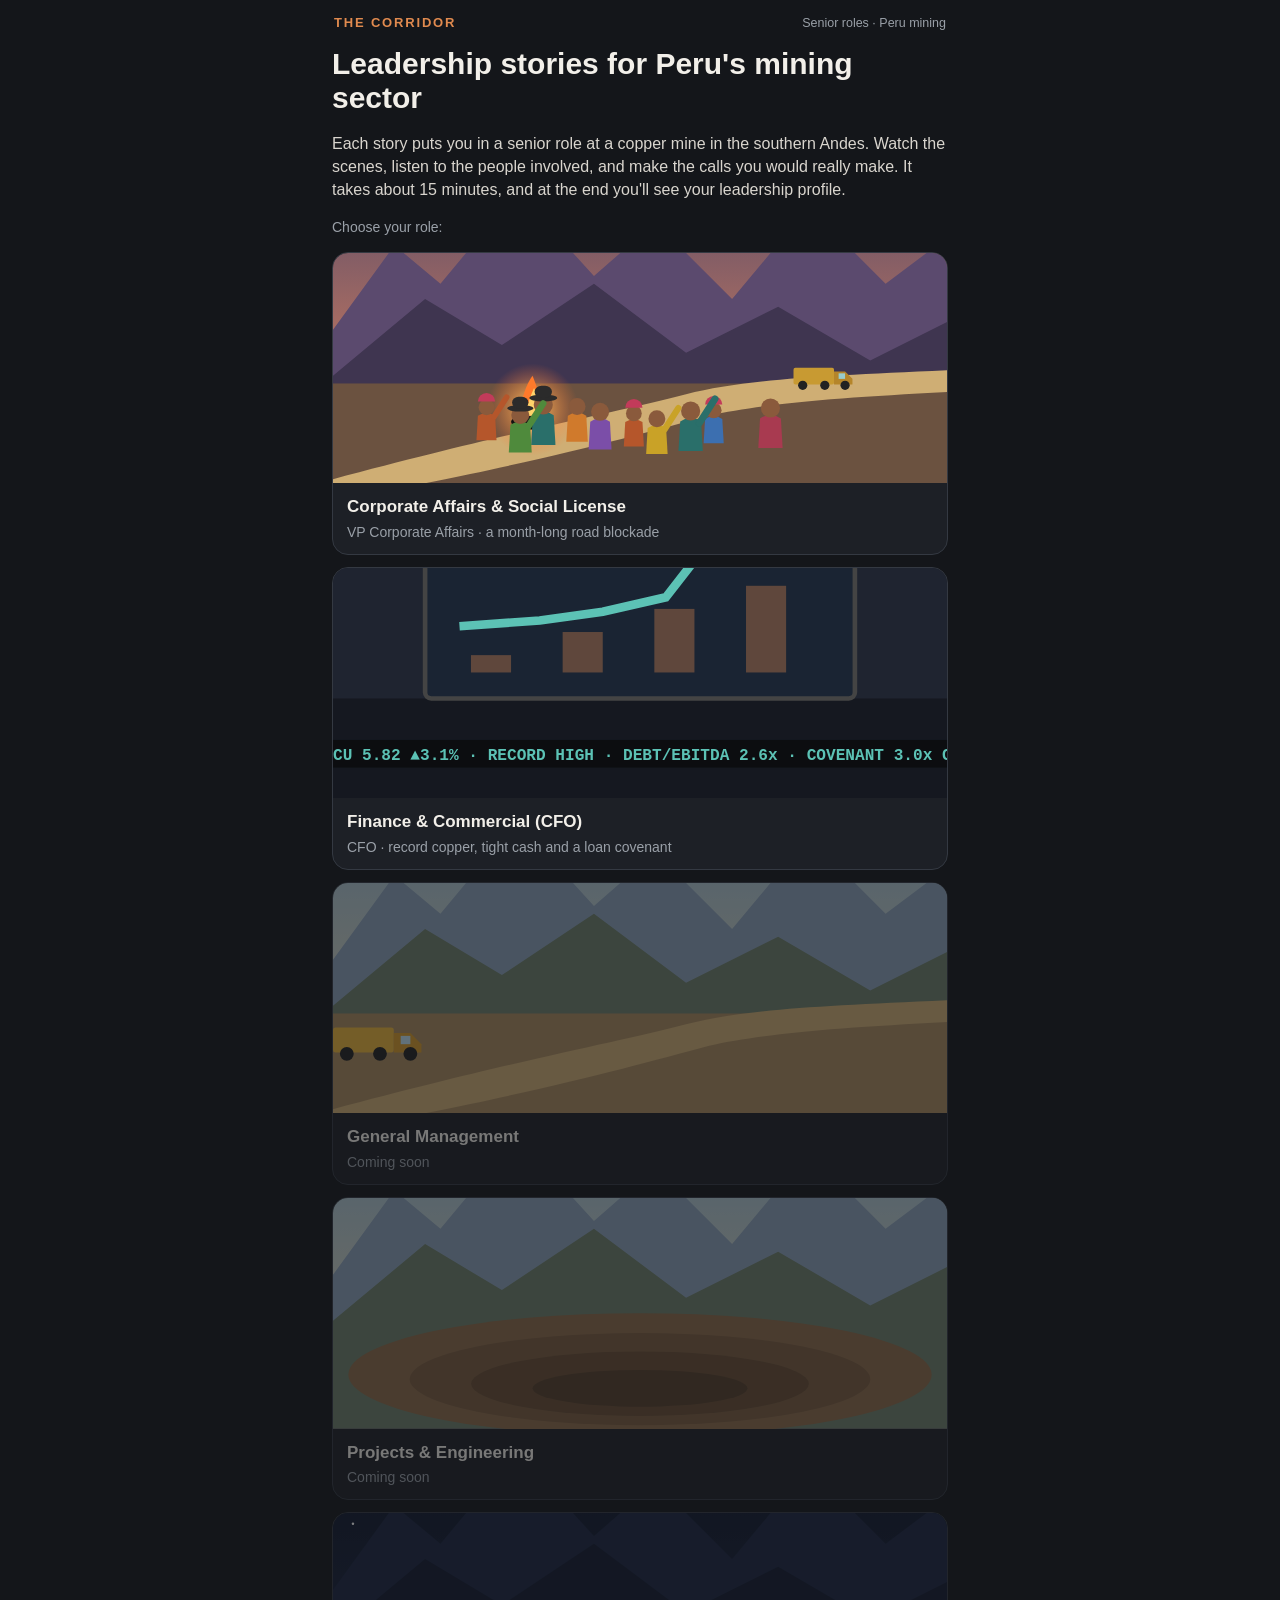
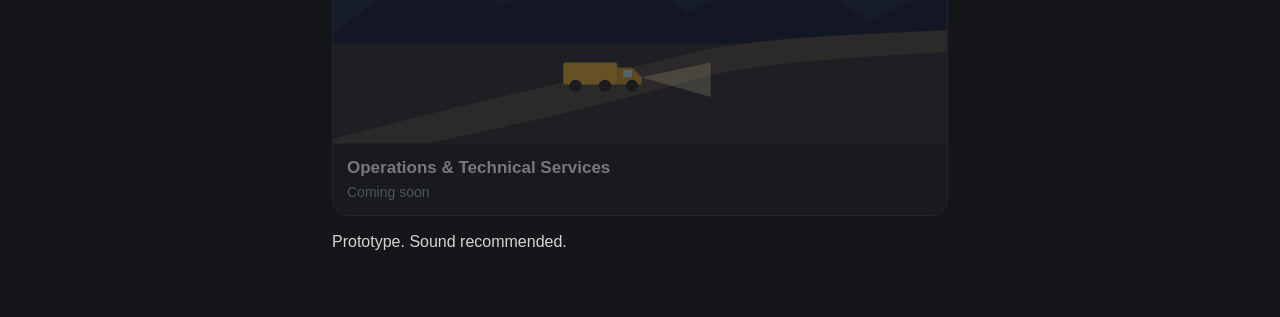
==== commit d4365897: "Add CFO story, home page, and shared engine - Move the art, voice, scoring and results code into sha" ====
--- a/index.html
+++ b/index.html
@@ -3,656 +3,30 @@
 <head>
 <meta charset="utf-8">
 <meta name="viewport" content="width=device-width, initial-scale=1">
-<title>The Corridor — Social License Leadership Story</title>
-<style>
-  :root{
-    --bg:#14161a; --panel:#1d2026; --card:#23272e; --ink:#f2efe9; --muted:#9aa0a8; --line:#343942;
-    --accent:#e08a4f; --accent2:#5cc2b5; --good:#45b39d; --warn:#e0a83a; --bad:#e05a4f;
-    --D:#e07a3f; --I:#2fb3a3; --S:#8f7fe0; --A:#5b8fd6;
-  }
-  *{box-sizing:border-box}
-  html,body{margin:0;background:var(--bg);color:var(--ink);font-family:-apple-system,BlinkMacSystemFont,"Segoe UI",Roboto,Helvetica,Arial,sans-serif;line-height:1.45}
-  .wrap{max-width:640px;margin:0 auto;padding:12px 12px 48px}
-  header.top{display:flex;justify-content:space-between;align-items:center;margin:2px 2px 10px}
-  .brand{font-weight:800;letter-spacing:.14em;color:var(--accent);font-size:13px}
-  .day{font-size:12.5px;color:var(--muted)}
-  .meters{display:grid;grid-template-columns:repeat(4,1fr);gap:8px;margin-bottom:10px}
-  .meter label{display:block;font-size:10.5px;color:var(--muted);margin-bottom:3px;white-space:nowrap;overflow:hidden;text-overflow:ellipsis}
-  .bar{height:6px;background:#2c3038;border-radius:6px;overflow:hidden}
-  .bar i{display:block;height:100%;border-radius:6px;transition:width .8s ease,background .8s}
-
-  /* stage */
-  .stage{position:relative;border-radius:16px;overflow:hidden;background:#0c0d10;box-shadow:0 8px 30px rgba(0,0,0,.4)}
-  .artbox{position:relative;aspect-ratio:16/10;overflow:hidden;background:#000}
-  .stage svg.art{position:absolute;inset:0;width:100%;height:100%;animation:kb 18s ease-in-out infinite alternate;transform-origin:50% 60%}
-  @keyframes kb{from{transform:scale(1.02) translate(0,0)}to{transform:scale(1.10) translate(-2%,-1%)}}
-  .scene-tag{position:absolute;left:12px;top:10px;background:rgba(0,0,0,.55);backdrop-filter:blur(4px);padding:4px 10px;border-radius:20px;font-size:12px;font-weight:700;letter-spacing:.04em}
-  .ctrls{position:absolute;right:8px;top:8px;display:flex;gap:6px}
-  .ctrls button{all:unset;cursor:pointer;width:34px;height:34px;border-radius:50%;background:rgba(0,0,0,.55);backdrop-filter:blur(4px);display:flex;align-items:center;justify-content:center;font-size:15px}
-  .caption{position:relative;padding:12px 14px 14px;background:#0c0d10;display:flex;gap:12px;align-items:flex-start;min-height:104px}
-  .caption .pt{flex:none;width:52px;height:52px;border-radius:50%;overflow:hidden;border:2px solid rgba(255,255,255,.8);background:#333}
-  .caption .pt svg{width:100%;height:100%}
-  .caption .spk{font-size:11.5px;font-weight:800;letter-spacing:.08em;text-transform:uppercase;color:var(--accent);margin-bottom:2px}
-  .caption .words{font-size:17px;line-height:1.35;font-weight:500}
-  .caption .words span{opacity:.0;transition:opacity .12s}
-  .caption .words span.on{opacity:1}
-  .speaking .mouth{animation:talk .22s ease-in-out infinite alternate;transform-box:fill-box;transform-origin:center}
-  @keyframes talk{from{transform:scaleY(.3)}to{transform:scaleY(1.3)}}
-  .progress{position:absolute;left:0;bottom:0;height:3px;background:var(--accent);width:0;transition:width .3s;z-index:2}
-
-  .panel{background:var(--panel);border:1px solid var(--line);border-radius:16px;padding:14px;margin-top:12px}
-  .opts{display:grid;gap:9px}
-  button.opt{all:unset;cursor:pointer;display:flex;gap:10px;align-items:center;background:var(--card);border:1.5px solid var(--line);border-radius:12px;padding:12px 13px;font-size:15.5px;transition:transform .15s,border-color .15s;opacity:0;transform:translateY(8px)}
-  button.opt.in{opacity:1;transform:none;transition:opacity .35s,transform .35s,border-color .15s}
-  button.opt:hover{border-color:var(--accent)}
-  button.opt .k{flex:none;width:26px;height:26px;border-radius:50%;background:var(--accent);color:#1b1b1b;font-size:13px;display:flex;align-items:center;justify-content:center;font-weight:800}
-  button.opt.dim{opacity:.3}
-  button.opt.pick{border-color:var(--accent);background:#2c2620}
-  .prompt{font-size:13px;color:var(--muted);margin:0 0 10px;font-weight:600;letter-spacing:.03em}
-  .ask{all:unset;cursor:pointer;font-size:14px;color:var(--accent2);font-weight:700;padding:10px 2px 0;display:inline-block}
-  .btn{all:unset;cursor:pointer;display:inline-block;background:var(--accent);color:#1b1b1b;padding:12px 22px;border-radius:10px;font-weight:800;font-size:15px;margin-top:12px}
-  .btn.secondary{background:transparent;color:var(--ink);border:1.5px solid var(--ink)}
-  .btn[disabled]{opacity:.35;pointer-events:none}
-  .waiting{font-size:13.5px;color:var(--muted);display:flex;align-items:center;gap:8px}
-  .dots i{display:inline-block;width:6px;height:6px;border-radius:50%;background:var(--muted);margin-right:3px;animation:bl 1s infinite}
-  .dots i:nth-child(2){animation-delay:.2s}.dots i:nth-child(3){animation-delay:.4s}
-  @keyframes bl{50%{opacity:.2}}
-  table.data{width:100%;border-collapse:collapse;font-size:14px;margin:0 0 12px}
-  table.data th,table.data td{text-align:left;padding:7px 6px;border-bottom:1px solid var(--line)}
-  table.data th{font-size:11.5px;color:var(--muted);font-weight:700}
-  .late{color:var(--bad);font-weight:700}.ok{color:var(--good);font-weight:700}
-  .alloc-row{display:flex;align-items:center;justify-content:space-between;gap:10px;padding:10px 0;border-bottom:1px solid var(--line)}
-  .alloc-row .lbl{font-size:15px}.alloc-row .lbl small{display:block;color:var(--muted);font-size:12.5px}
-  .stepper{display:flex;align-items:center;gap:8px;flex:none}
-  .stepper button{all:unset;cursor:pointer;width:34px;height:34px;border-radius:8px;border:1.5px solid var(--line);text-align:center;line-height:32px;font-size:18px;font-weight:700}
-  .stepper span{width:22px;text-align:center;font-weight:800;font-size:17px}
-  .remain{font-size:14px;color:var(--muted);margin-top:8px}
-
-  .intro h1{font-size:30px;margin:14px 0 6px;line-height:1.15}
-  .intro p{font-size:16px;color:#d9d5ce}
-  .pill{display:inline-block;font-size:12px;padding:3px 10px;border-radius:20px;background:#2c3038;color:var(--muted);margin-right:6px}
-  .tabs{display:flex;gap:6px;margin:4px 0 12px}
-  .tabs button{all:unset;cursor:pointer;padding:8px 14px;border-radius:20px;font-size:14px;font-weight:700;border:1.5px solid var(--line)}
-  .tabs button.on{background:var(--ink);color:#111;border-color:var(--ink)}
-  h2{font-size:20px;margin:18px 0 8px}
-  h3{font-size:13px;margin:18px 0 6px;color:var(--accent2);text-transform:uppercase;letter-spacing:.08em}
-  .story{font-size:16px}
-  .stylebar{display:flex;height:16px;border-radius:8px;overflow:hidden;margin:8px 0}
-  .legend{display:flex;flex-wrap:wrap;gap:10px;font-size:13px;color:var(--muted)}
-  .legend i{display:inline-block;width:10px;height:10px;border-radius:3px;margin-right:4px;vertical-align:-1px}
-  .comp{margin:10px 0}
-  .comp .row{display:flex;justify-content:space-between;font-size:14px;margin-bottom:4px}
-  .comp .track{position:relative;height:10px;background:#2c3038;border-radius:6px}
-  .comp .fill{position:absolute;left:0;top:0;bottom:0;border-radius:6px}
-  .comp .tgt{position:absolute;top:-4px;bottom:-4px;width:2px;background:var(--ink)}
-  .fit{display:flex;align-items:center;gap:16px;margin:6px 0 4px}
-  .fit .num{font-size:44px;font-weight:800;line-height:1}
-  .fit .lbl{font-size:14px;color:var(--muted)}
-  ul.flags{padding-left:18px;margin:6px 0}
-  ul.flags li{margin:6px 0;font-size:14.5px}
-  .flag-red{color:var(--bad)}
-  .stats{display:grid;grid-template-columns:repeat(3,1fr);gap:8px;margin:8px 0}
-  .stat{background:var(--card);border:1px solid var(--line);border-radius:10px;padding:10px;text-align:center}
-  .stat b{display:block;font-size:20px}.stat span{font-size:12px;color:var(--muted)}
-  table.log{width:100%;border-collapse:collapse;font-size:13px}
-  table.log td,table.log th{padding:6px 4px;border-bottom:1px solid var(--line);vertical-align:top;text-align:left}
-  table.log th{color:var(--muted);font-weight:600;font-size:12px}
-  .note{font-size:12.5px;color:var(--muted);margin-top:14px}
-  .fade{animation:fade .4s ease}
-  @keyframes fade{from{opacity:0;transform:translateY(6px)}to{opacity:1;transform:none}}
-
-  /* svg animations */
-  .drive{animation:drive 14s linear infinite}
-  .drive2{animation:drive 14s linear infinite;animation-delay:-7s}
-  @keyframes drive{from{transform:translateX(-140px)}to{transform:translateX(560px)}}
-  .dust{animation:dust 4s ease-out infinite;opacity:0}
-  @keyframes dust{0%{opacity:.0;transform:translate(0,0) scale(.6)}20%{opacity:.55}100%{opacity:0;transform:translate(-40px,-18px) scale(1.8)}}
-  .bob{animation:bob 2.4s ease-in-out infinite;transform-box:fill-box}
-  @keyframes bob{50%{transform:translateY(-2px)}}
-  .flick{animation:flick .35s ease-in-out infinite alternate;transform-box:fill-box;transform-origin:50% 100%}
-  @keyframes flick{from{transform:scaleY(.85) skewX(-4deg)}to{transform:scaleY(1.15) skewX(4deg)}}
-  .smoke{animation:smoke 6s linear infinite;opacity:0}
-  @keyframes smoke{0%{opacity:0;transform:translate(0,0) scale(.5)}15%{opacity:.6}100%{opacity:0;transform:translate(30px,-120px) scale(2.6)}}
-  .ring{animation:ring 1.6s ease-out infinite;transform-box:fill-box;transform-origin:center;opacity:0}
-  @keyframes ring{0%{opacity:.8;transform:scale(.6)}100%{opacity:0;transform:scale(1.8)}}
-  .shake{animation:shake .6s ease-in-out infinite;transform-box:fill-box;transform-origin:center}
-  @keyframes shake{0%,100%{transform:rotate(0)}25%{transform:rotate(-6deg)}75%{transform:rotate(6deg)}}
-  .blink{animation:blink 1s steps(2) infinite}
-  @keyframes blink{50%{opacity:.15}}
-  .siren{animation:siren .5s steps(2) infinite}
-  @keyframes siren{0%{fill:#e0443b}50%{fill:#3b7be0}}
-  .wave{animation:wave 2s ease-out infinite;opacity:0;transform-box:fill-box;transform-origin:center}
-  @keyframes wave{0%{opacity:.9;transform:scale(.4)}100%{opacity:0;transform:scale(1.6)}}
-  .twinkle{animation:blink 2.5s ease-in-out infinite}
-  .glow{animation:glow 1.8s ease-in-out infinite alternate}
-  @keyframes glow{from{opacity:.4}to{opacity:1}}
-  .pop{animation:pop 3s ease-in-out infinite;transform-box:fill-box;transform-origin:center;opacity:0}
-  @keyframes pop{0%{opacity:0;transform:scale(.4)}15%,70%{opacity:1;transform:scale(1)}100%{opacity:0;transform:scale(1)}}
-  .water{animation:water 2s linear infinite}
-  @keyframes water{to{stroke-dashoffset:-40}}
-</style>
+<title>The Corridor — Leadership stories for Peru's mining sector</title>
+<link rel="stylesheet" href="shared/style.css">
 </head>
 <body>
-<div class="wrap" id="app"></div>
-
+<div class="wrap intro">
+  <header class="top"><span class="brand">THE CORRIDOR</span><span class="day">Senior roles · Peru mining</span></header>
+  <h1>Leadership stories for Peru's mining sector</h1>
+  <p>Each story puts you in a senior role at a copper mine in the southern Andes. Watch the scenes, listen to the people involved, and make the calls you would really make. It takes about 15 minutes, and at the end you'll see your leadership profile.</p>
+  <p style="color:var(--muted);font-size:14px">Choose your role:</p>
+  <div class="domains" id="domains"></div>
+  <p class="note">Prototype. Sound recommended.</p>
+</div>
+<script src="shared/art.js"></script>
 <script>
-/* =====================================================================
-   ART — inline SVG illustrations (no external images)
-   ===================================================================== */
-const W=400,H=250;
-function sky(t){
-  const g={day:["#7fb6e0","#f4dcb4"],dusk:["#3a3f6b","#f08a5d"],night:["#070d1c","#1e2a48"],indoor:["#5a4636","#3c2f25"]}[t];
-  let s=`<defs><linearGradient id="sk" x1="0" y1="0" x2="0" y2="1"><stop offset="0" stop-color="${g[0]}"/><stop offset="1" stop-color="${g[1]}"/></linearGradient>
-  <radialGradient id="fireg"><stop offset="0" stop-color="#ffd36b"/><stop offset="1" stop-color="#ff6a2b" stop-opacity="0"/></radialGradient></defs>
-  <rect width="${W}" height="${H}" fill="url(#sk)"/>`;
-  if(t==="night"){ for(let i=0;i<40;i++){const x=(i*97)%W,y=(i*53)%110; s+=`<circle cx="${x}" cy="${y}" r="${i%3?0.8:1.3}" fill="#fff" class="twinkle" style="animation-delay:${(i%7)*.3}s"/>`;}
-    s+=`<circle cx="330" cy="40" r="14" fill="#f4efd8"/><circle cx="336" cy="36" r="13" fill="#0b1326"/>`; }
-  if(t==="day") s+=`<circle cx="330" cy="46" r="18" fill="#fff4cf" opacity=".9"/>`;
-  if(t==="dusk") s+=`<circle cx="300" cy="150" r="26" fill="#ffc27a" opacity=".85"/>`;
-  return s;
-}
-function mountains(t){
-  const far = t==="night"?"#1b2540":t==="dusk"?"#5b4a6e":"#8aa0b8";
-  const near= t==="night"?"#121a30":t==="dusk"?"#3f3550":"#6d7f6a";
-  const snow= t==="night"?"#8a95b0":"#ffffff";
-  return `<polygon points="0,150 40,95 70,120 120,60 170,115 210,80 260,130 310,70 360,120 400,90 400,250 0,250" fill="${far}"/>
-  <polygon points="120,60 108,78 120,74 132,82" fill="${snow}"/><polygon points="310,70 298,88 310,84 322,92" fill="${snow}"/>
-  <polygon points="0,180 60,130 110,160 170,120 230,165 290,135 350,170 400,145 400,250 0,250" fill="${near}"/>`;
-}
-function ground(t){ const c=t==="night"?"#2a2a2e":t==="dusk"?"#6b5240":"#a98a5e"; return `<rect y="185" width="${W}" height="${H}" fill="${c}"/>`; }
-function road(t){ const c=t==="night"?"#4a443c":"#cfae74"; return `<path d="M-10,250 C 120,215 180,205 230,192 C 270,182 320,180 410,176 L410,190 C 330,194 280,198 245,206 C 200,218 150,232 60,250 Z" fill="${c}"/>`; }
-function truck(x,y,s=1,cls="",color="#e8b33a"){
-  return `<g class="${cls}"><g transform="translate(${x},${y}) scale(${s})">
-    <rect x="0" y="-22" width="44" height="18" rx="2" fill="${color}"/><path d="M44,-18 h12 l8,8 v6 h-20z" fill="#d49a2a"/>
-    <rect x="49" y="-16" width="7" height="6" fill="#bfe0f0"/><circle cx="10" cy="-3" r="5" fill="#222"/><circle cx="34" cy="-3" r="5" fill="#222"/><circle cx="56" cy="-3" r="5" fill="#222"/>
-    <circle class="dust" cx="-6" cy="-6" r="7" fill="#e9d6b0"/><circle class="dust" style="animation-delay:1.3s" cx="-10" cy="-4" r="6" fill="#e9d6b0"/><circle class="dust" style="animation-delay:2.6s" cx="-4" cy="-8" r="8" fill="#e9d6b0"/>
-  </g></g>`;
-}
-function stoppedTruck(x,y,s=1,lights=false){
-  return `<g transform="translate(${x},${y}) scale(${s})"><rect x="0" y="-22" width="44" height="18" rx="2" fill="#c89a32"/><path d="M44,-18 h12 l8,8 v6 h-20z" fill="#b5852a"/><rect x="49" y="-16" width="7" height="6" fill="#9cc"/>
-  <circle cx="10" cy="-3" r="5" fill="#222"/><circle cx="34" cy="-3" r="5" fill="#222"/><circle cx="56" cy="-3" r="5" fill="#222"/>
-  ${lights?`<path d="M64,-10 L120,-22 L120,6 Z" fill="#fff7c0" opacity=".35" class="glow"/>`:""}</g>`;
-}
-function house(x,y,s=1){ return `<g transform="translate(${x},${y}) scale(${s})"><rect x="0" y="-18" width="30" height="18" fill="#c98f5f"/><polygon points="-3,-18 15,-30 33,-18" fill="#9e3b2a"/><rect x="11" y="-10" width="7" height="10" fill="#5a3a22"/><rect x="21" y="-14" width="5" height="5" fill="#f5d78e"/></g>`; }
-const PAL=["#b5562b","#2a6f6a","#7b4ea8","#c9a227","#3c6fb0","#a83a50","#4f8a3c","#d07a2c"];
-function person(x,y,s=1,c="#b5562b",o={}){
-  let hat="";
-  if(o.hat==="bowler") hat=`<ellipse cx="0" cy="-27" rx="8" ry="2" fill="#2b2b2b"/><rect x="-5" y="-34" width="10" height="7" rx="4" fill="#2b2b2b"/>`;
-  if(o.hat==="helmet") hat=`<path d="M-7,-26 a7,7 0 0 1 14,0 z" fill="#f2f2f2"/>`;
-  if(o.hat==="chullo") hat=`<path d="M-6,-27 a6,6 0 0 1 12,0 z" fill="#c23b5a"/>`;
-  const arm = o.arm?`<path d="M5,-16 L14,-30" stroke="${c}" stroke-width="4" stroke-linecap="round"/>`:"";
-  return `<g class="${o.bob?"bob":""}" style="animation-delay:${o.d||0}s"><g transform="translate(${x},${y}) scale(${s})">
-    <path d="M-7,0 L-6,-17 Q0,-21 6,-17 L7,0 Z" fill="${c}"/>${arm}<circle cx="0" cy="-23" r="5.5" fill="#8a5a3c"/>${hat}</g></g>`;
-}
-function crowd(x,y,n,spread,s=1,opt={}){ let g=""; for(let i=0;i<n;i++){ const px=x+((i*37)%spread), py=y+((i*13)%10); g+=person(px,py,s*(0.85+((i*7)%4)*.06),PAL[i%PAL.length],{bob:true,d:(i%5)*.3,hat:i%4===0?"chullo":(i%5===1?"bowler":""),arm:opt.arms&&i%3===0}); } return g; }
-function fire(x,y,s=1){ return `<g transform="translate(${x},${y}) scale(${s})"><circle cx="0" cy="-8" r="30" fill="url(#fireg)" class="glow"/>
-  <ellipse cx="0" cy="0" rx="14" ry="5" fill="#111"/><ellipse cx="0" cy="-4" rx="12" ry="4" fill="#222"/>
-  <path class="flick" d="M-9,-4 Q-6,-22 0,-30 Q4,-20 9,-4 Z" fill="#ff7a2b"/><path class="flick" style="animation-delay:.15s" d="M-5,-4 Q-2,-16 1,-22 Q4,-14 5,-4 Z" fill="#ffd36b"/>
-  <circle class="smoke" cx="0" cy="-30" r="8" fill="#555"/><circle class="smoke" style="animation-delay:2s" cx="3" cy="-30" r="9" fill="#666"/><circle class="smoke" style="animation-delay:4s" cx="-3" cy="-30" r="7" fill="#4a4a4a"/></g>`; }
-function rocks(x,y){ return `<g transform="translate(${x},${y})"><ellipse cx="0" cy="0" rx="9" ry="6" fill="#77706a"/><ellipse cx="14" cy="2" rx="7" ry="5" fill="#8a837c"/><ellipse cx="26" cy="-1" rx="10" ry="6" fill="#6d665f"/><ellipse cx="40" cy="2" rx="8" ry="5" fill="#857e77"/></g>`; }
-function room(wall="#6e5644",floor="#4a3a2e"){ return `<rect width="${W}" height="${H}" fill="${wall}"/><rect y="185" width="${W}" height="65" fill="${floor}"/>`; }
-function windowView(x,y,w,h,t="day"){ return `<g><clipPath id="wv${x}"><rect x="${x}" y="${y}" width="${w}" height="${h}"/></clipPath><g clip-path="url(#wv${x})"><g transform="translate(${x},${y}) scale(${w/W},${h/H})">${sky(t)}${mountains(t)}${ground(t)}</g></g><rect x="${x}" y="${y}" width="${w}" height="${h}" fill="none" stroke="#2a211a" stroke-width="5"/><line x1="${x+w/2}" y1="${y}" x2="${x+w/2}" y2="${y+h}" stroke="#2a211a" stroke-width="3"/></g>`; }
-function pit(){ return `<g><ellipse cx="200" cy="215" rx="190" ry="40" fill="#8c6b4a"/><ellipse cx="200" cy="218" rx="150" ry="30" fill="#7a5c3f"/><ellipse cx="200" cy="221" rx="110" ry="21" fill="#684d34"/><ellipse cx="200" cy="224" rx="70" ry="12" fill="#563f2b"/></g>`; }
-function phoneBig(x,y,label,sub){ return `<g transform="translate(${x},${y})"><circle class="ring" cx="45" cy="80" r="60" fill="none" stroke="#5cc2b5" stroke-width="3"/><circle class="ring" style="animation-delay:.8s" cx="45" cy="80" r="60" fill="none" stroke="#5cc2b5" stroke-width="3"/>
-  <g class="shake"><rect x="0" y="0" width="90" height="160" rx="14" fill="#15171c" stroke="#555" stroke-width="2"/><rect x="6" y="14" width="78" height="132" rx="6" fill="#20324a"/>
-  <text x="45" y="62" fill="#fff" font-size="10" text-anchor="middle" font-family="sans-serif" font-weight="700">${label}</text><text x="45" y="76" fill="#9fb3c8" font-size="7.5" text-anchor="middle" font-family="sans-serif">${sub}</text>
-  <circle cx="25" cy="122" r="10" fill="#e0443b"/><circle cx="65" cy="122" r="10" fill="#45b39d" class="glow"/></g></g>`; }
-function radioTower(x,y){ return `<g transform="translate(${x},${y})"><path d="M0,0 L10,-70 L20,0 M4,-25 L16,-25 M7,-48 L13,-48" stroke="#ccc" stroke-width="2.5" fill="none"/><circle cx="10" cy="-72" r="3" fill="#e0443b" class="blink"/>
-  <circle class="wave" cx="10" cy="-72" r="20" fill="none" stroke="#fff" stroke-width="2"/><circle class="wave" style="animation-delay:.7s" cx="10" cy="-72" r="20" fill="none" stroke="#fff" stroke-width="2"/><circle class="wave" style="animation-delay:1.4s" cx="10" cy="-72" r="20" fill="none" stroke="#fff" stroke-width="2"/></g>`; }
-function bubble(x,y,txt,d=0,c="#25d366"){ return `<g class="pop" style="animation-delay:${d}s"><rect x="${x}" y="${y}" width="${txt.length*5.2+16}" height="20" rx="10" fill="${c}"/><text x="${x+8}" y="${y+14}" font-size="9.5" fill="#062" font-family="sans-serif" font-weight="700">${txt}</text></g>`; }
-function banner(x,y,txt){ return `<g transform="translate(${x},${y})" class="bob"><line x1="0" y1="0" x2="0" y2="-38" stroke="#5a3a22" stroke-width="2"/><line x1="60" y1="0" x2="60" y2="-38" stroke="#5a3a22" stroke-width="2"/><rect x="-2" y="-40" width="64" height="18" fill="#f3efe6"/><text x="30" y="-27" text-anchor="middle" font-size="10" font-weight="800" fill="#b5262b" font-family="sans-serif">${txt}</text></g>`; }
-function tableLong(y=185){ return `<rect x="40" y="${y}" width="320" height="14" rx="3" fill="#5a3f2c"/><rect x="60" y="${y+14}" width="8" height="40" fill="#4a3324"/><rect x="332" y="${y+14}" width="8" height="40" fill="#4a3324"/>`; }
-function papers(x,y){ return `<g transform="translate(${x},${y})"><rect x="0" y="0" width="22" height="14" fill="#f4f1ea" transform="rotate(-6)"/><rect x="6" y="2" width="22" height="14" fill="#fff" transform="rotate(4)"/></g>`; }
-function envelope(x,y){ return `<g transform="translate(${x},${y})"><circle cx="14" cy="9" r="24" fill="#ffd36b" opacity=".25" class="glow"/><rect x="0" y="0" width="28" height="18" rx="2" fill="#e8d7a8"/><path d="M0,0 L14,10 L28,0" fill="none" stroke="#a88f55" stroke-width="1.5"/><text x="14" y="-6" text-anchor="middle" font-size="11" font-weight="800" fill="#ffd36b" font-family="sans-serif">$</text></g>`; }
-function hospital(x,y){ return `<g transform="translate(${x},${y})"><rect x="0" y="-70" width="120" height="70" fill="#d9dde3"/><rect x="45" y="-92" width="30" height="22" fill="#d9dde3"/><rect x="55" y="-88" width="10" height="16" fill="#e0443b"/><rect x="52" y="-83" width="16" height="6" fill="#e0443b"/>
-  ${[0,1,2,3].map(i=>`<rect x="${10+i*28}" y="-55" width="16" height="12" fill="#f5e7a8" class="${i===2?"blink":""}"/>`).join("")}<rect x="48" y="-26" width="24" height="26" fill="#8fb3cc"/></g>`; }
-function ambulance(x,y){ return `<g transform="translate(${x},${y})"><rect x="0" y="-20" width="50" height="18" rx="3" fill="#f2f2f2"/><rect x="50" y="-14" width="14" height="12" rx="2" fill="#f2f2f2"/><rect x="18" y="-16" width="4" height="10" fill="#e0443b"/><rect x="15" y="-13" width="10" height="4" fill="#e0443b"/>
-  <rect x="20" y="-25" width="12" height="5" class="siren"/><circle cx="12" cy="-2" r="5" fill="#222"/><circle cx="48" cy="-2" r="5" fill="#222"/></g>`; }
-function screenChart(x,y){ return `<g transform="translate(${x},${y})"><rect x="0" y="0" width="150" height="85" rx="4" fill="#1a2433" stroke="#444" stroke-width="3"/>
-  <polyline points="12,65 40,58 62,62 84,30 106,44 138,20" fill="none" stroke="#5cc2b5" stroke-width="3" stroke-dasharray="200" stroke-dashoffset="0"/>
-  ${[0,1,2,3].map(i=>`<rect x="${16+i*32}" y="${70-i*8}" width="14" height="${i*8+6}" fill="#e08a4f" opacity=".6"/>`).join("")}</g>`; }
-function clipboard(x,y){ return `<g transform="translate(${x},${y})"><rect x="0" y="0" width="150" height="190" rx="8" fill="#8a6a4a"/><rect x="10" y="14" width="130" height="168" fill="#fbf8f1"/><rect x="50" y="-6" width="50" height="16" rx="4" fill="#555"/>
-  ${[0,1,2,3,4].map(i=>`<g><rect x="22" y="${34+i*28}" width="70" height="7" fill="#c8c1b4"/><circle cx="118" cy="${38+i*28}" r="7" fill="${i===3?"#45b39d":"#e05a4f"}" class="pop" style="animation-delay:${i*.4}s"/></g>`).join("")}</g>`; }
-function spring(){ return `<path d="M0,215 C80,205 120,230 200,220 C280,210 320,232 400,222" stroke="#6ab7e0" stroke-width="8" fill="none" stroke-dasharray="20 20" class="water"/>`; }
-function stars(){ return ""; }
-
-const ART = {
-  s1:(s)=>`${sky("day")}${mountains("day")}${ground("day")}${road("day")}${house(30,200,.9)}${house(70,196,.8)}${house(340,190,.6)}${truck(0,214,.9,"drive")}${truck(0,206,.7,"drive2")}${crowd(40,205,3,40,.8)}`,
-  s2:()=>`${room("#b07a4e","#7a5236")}<rect x="0" y="0" width="${W}" height="40" fill="#8a5c3a"/>${[60,160,260,340].map(x=>`<rect x="${x}" y="60" width="30" height="40" fill="#3c2a1e"/>`).join("")}
-     <rect x="150" y="70" width="100" height="26" fill="#f3efe6"/><text x="200" y="88" text-anchor="middle" font-size="12" font-weight="800" fill="#7a2b1e" font-family="sans-serif">ASAMBLEA</text>
-     ${person(200,180,2.2,"#b5262b",{hat:"bowler",arm:true})}${crowd(10,228,10,380,1.6)}${crowd(30,246,9,360,1.8)}`,
-  s3:()=>`${room("#4d5560","#2f343b")}${windowView(30,30,220,130,"day")}<g transform="translate(30,30) scale(.55)">${pit()}</g>${person(320,200,2.4,"#3c6fb0",{hat:"helmet",arm:true})}<rect x="260" y="200" width="140" height="12" fill="#26292e"/>`,
-  s4:(s)=> s.variant==="paro"
-     ? `${sky("day")}${mountains("day")}${ground("day")}${road("day")}${banner(70,200,"PARO 72H")}${banner(250,196,"¡ESCÚCHENNOS!")}${crowd(40,212,14,320,1.1,{arms:true})}<rect x="330" y="160" width="50" height="14" fill="#e0443b"/><text x="355" y="171" font-size="8" fill="#fff" text-anchor="middle" font-weight="800" font-family="sans-serif">ROAD CLOSED</text>`
-     : `${sky("day")}${mountains("day")}${ground("day")}${spring()}${radioTower(60,190)}${bubble(170,60,"Mine poisoned the spring!!",0)}${bubble(200,92,"Is it true??",1,"#dcf8c6")}${bubble(160,124,"Don't drink the water",2)}${bubble(220,156,"Share with everyone",.5,"#dcf8c6")}`,
-  s5:(s)=>`${sky("dusk")}${mountains("dusk")}${ground("dusk")}${road("dusk")}${rocks(150,206)}${fire(130,210)}${fire(215,200,.8)}${crowd(100,222,s.trust>=55?6:14,220,1.1,{arms:true})}${stoppedTruck(300,188,.6)}${stoppedTruck(345,186,.55)}`,
-  s6:()=>`${room("#2a2f3a","#1c2028")}${windowView(30,40,140,100,"night")}${phoneBig(240,40,"Vice Minister","Lima · calling...")}`,
-  s7:()=>`${room("#6e5644","#4a3a2e")}${clipboard(125,30)}`,
-  s8:()=>`${room("#7c6a58","#4e4236")}${[40,330].map(x=>`<rect x="${x}" y="40" width="30" height="120" fill="#5a4a3c"/>`).join("")}${person(150,215,2.6,"#2b2b2b",{})}${person(250,215,2.6,"#8a6d3b",{hat:"bowler"})}${envelope(186,110)}`,
-  s9:()=>`${sky("night")}${mountains("night")}${ground("night")}${road("night")}${hospital(250,190)}${ambulance(150,205)}${stoppedTruck(20,215,.8,true)}${fire(110,214,.6)}`,
-  s10:(s)=>ART.s2(s),
-  s11:()=>`${room("#5f6b78","#3b434c")}<rect x="140" y="30" width="120" height="70" fill="#4a5563"/><text x="200" y="70" text-anchor="middle" font-size="11" fill="#e8e8e8" font-weight="700" font-family="sans-serif">MESA DE DIÁLOGO</text>
-     ${crowd(70,182,7,260,1.7)}${tableLong(185)}${papers(150,178)}${papers(225,178)}`,
-  s12:()=>`${room("#272b33","#1a1d22")}${windowView(250,30,120,90,"night")}<rect x="60" y="170" width="200" height="12" fill="#3a3f48"/>${person(150,172,2.2,"#2fb3a3",{})}
-     <g transform="translate(205,150)"><rect width="34" height="22" rx="3" fill="#15171c"/><rect x="3" y="3" width="28" height="15" fill="#3a5f8a" class="glow"/></g>${bubble(40,40,"you'll pay for this",0,"#e05a4f")}${bubble(70,72,"traitor",1.2,"#e05a4f")}${bubble(30,104,"we know where you live",2.2,"#e05a4f")}`,
-  s13:()=>`${room("#3a3f4a","#262a31")}${screenChart(125,25)}${crowd(60,190,8,290,1.6)}${tableLong(190)}`
-};
-
-/* portraits (caption) */
-function portrait(k){
-  const P={
-    nar:{bg:"#333a46",skin:"#c99a72",hair:"#2b2b2b",top:"#555",extra:""},
-    rosa:{bg:"#b5562b",skin:"#8a5a3c",hair:"#1d1410",top:"#b5262b",extra:`<ellipse cx="40" cy="22" rx="22" ry="5" fill="#222"/><rect x="28" y="6" width="24" height="16" rx="8" fill="#222"/><path d="M22,36 q-4,18 2,30 M58,36 q4,18 -2,30" stroke="#1d1410" stroke-width="4" fill="none"/>`},
-    lucia:{bg:"#2a8f84",skin:"#a87452",hair:"#2b1a12",top:"#e0a83a",extra:`<path d="M24,30 q16,-22 32,0 v4 h-32z" fill="#2b1a12"/>`},
-    carlos:{bg:"#3c6fb0",skin:"#c99a72",hair:"#3a2a20",top:"#e8b33a",extra:`<path d="M22,30 a18,18 0 0 1 36,0 z" fill="#f2f2f2"/><rect x="20" y="28" width="40" height="4" fill="#ddd"/>`},
-    vm:{bg:"#7b6cc4",skin:"#b88560",hair:"#222",top:"#2b2b38",extra:`<path d="M40,62 l-4,6 4,14 4,-14z" fill="#b5262b"/>`},
-    adv:{bg:"#8a6d3b",skin:"#8a5a3c",hair:"#222",top:"#5a4a3c",extra:`<path d="M24,26 h32 v-6 a16,10 0 0 0 -32,0z" fill="#444"/>`},
-    board:{bg:"#444",skin:"#d0a882",hair:"#ccc",top:"#22252b",extra:""}
-  }[k]||{};
-  return `<svg viewBox="0 0 80 80"><rect width="80" height="80" fill="${P.bg}"/><path d="M10,80 q30,-30 60,0z" fill="${P.top}"/><rect x="34" y="50" width="12" height="10" fill="${P.skin}"/>
-   <ellipse cx="40" cy="36" rx="15" ry="18" fill="${P.skin}"/><path d="M25,30 q15,-20 30,0" fill="${P.hair}"/>${P.extra}
-   <circle cx="34" cy="35" r="1.8" fill="#1a1a1a"/><circle cx="46" cy="35" r="1.8" fill="#1a1a1a"/><ellipse class="mouth" cx="40" cy="46" rx="4" ry="2" fill="#5a2a22"/></svg>`;
-}
-
-/* =====================================================================
-   VOICE — browser text-to-speech, pre-scripted lines (no AI)
-   ===================================================================== */
-const TTS={on:true, ok:("speechSynthesis" in window), voices:[]};
-function loadVoices(){ try{ TTS.voices=speechSynthesis.getVoices().filter(v=>/^en/i.test(v.lang)); }catch(e){} }
-if(TTS.ok){ loadVoices(); try{speechSynthesis.onvoiceschanged=loadVoices;}catch(e){} }
-const FEM=/(female|samantha|victoria|karen|moira|tessa|serena|zira|susan|fiona|allison|ava|joanna|kendra|salli|libby|sonia|jenny|aria|emma|google us english)/i;
-const MAL=/(male|daniel|alex|fred|david|mark|guy|tom|aaron|arthur|oliver|ryan|george|james|rishi|google uk english male)/i;
-const VOICE={ nar:{g:"f",p:1,r:1}, rosa:{g:"f",p:.95,r:.92}, lucia:{g:"f",p:1.2,r:1.05}, carlos:{g:"m",p:.85,r:1.02}, vm:{g:"m",p:.95,r:.95}, adv:{g:"m",p:.75,r:.88}, board:{g:"m",p:.9,r:.95} };
-const NAMES={nar:"Narrator",rosa:"Rosa · Ccollpa president",lucia:"Lucía · your community lead",carlos:"Carlos · VP Operations",vm:"Vice Minister",adv:"Community advisor",board:"The board"};
-function pickVoice(g){
-  const vs=TTS.voices; if(!vs.length) return null;
-  const re=g==="f"?FEM:MAL; const m=vs.filter(v=>re.test(v.name)&&!(g==="f"&&MAL.test(v.name)&&!FEM.test(v.name)));
-  return m[0]||vs[0];
-}
-let PLAY={token:0};
-function stopAll(){ PLAY.token++; try{ if(TTS.ok) speechSynthesis.cancel(); }catch(e){} clearTimeout(PLAY.timer); clearInterval(PLAY.iv); }
-
-function setCaption(who,text){
-  const cap=document.getElementById("cap"); if(!cap) return [];
-  const words=text.split(" ");
-  cap.innerHTML=`<div class="pt">${portrait(who)}</div><div style="flex:1"><div class="spk">${NAMES[who]||""}</div><div class="words">${words.map(w=>`<span>${w}</span>`).join(" ")}</div></div>`;
-  cap.classList.add("speaking");
-  return [...cap.querySelectorAll(".words span")];
-}
-function revealAll(){ document.querySelectorAll("#cap .words span").forEach(s=>s.classList.add("on")); const c=document.getElementById("cap"); if(c) c.classList.remove("speaking"); }
-
-function playLines(lines,onDone){
-  stopAll(); const my=++PLAY.token; let i=0;
-  const prog=document.getElementById("prog");
-  const next=()=>{
-    if(my!==PLAY.token) return;
-    if(prog) prog.style.width=`${Math.round(i/lines.length*100)}%`;
-    if(i>=lines.length){ const c=document.getElementById("cap"); if(c) c.classList.remove("speaking"); onDone&&onDone(); return; }
-    const L=lines[i++]; const spans=setCaption(L.w,L.t);
-    const words=L.t.split(" "); const est=words.length*330+600;
-    const done=()=>{ if(my!==PLAY.token) return; clearTimeout(PLAY.timer); clearInterval(PLAY.iv); spans.forEach(s=>s.classList.add("on")); const c=document.getElementById("cap"); if(c) c.classList.remove("speaking"); PLAY.timer=setTimeout(next,450); };
-    // timed word reveal (also the fallback when speech isn't available)
-    let w=0; PLAY.iv=setInterval(()=>{ if(w<spans.length) spans[w++].classList.add("on"); },TTS.on&&TTS.ok?300:260);
-    if(TTS.on && TTS.ok){
-      try{
-        const u=new SpeechSynthesisUtterance(L.t); const v=VOICE[L.w]||VOICE.nar; const vv=pickVoice(v.g);
-        if(vv) u.voice=vv; u.lang="en-US"; u.pitch=v.p; u.rate=v.r;
-        let cum=0; const starts=words.map(x=>{const s=cum; cum+=x.length+1; return s;});
-        u.onboundary=(e)=>{ if(e.name&&e.name!=="word") return; const idx=starts.filter(s=>s<=e.charIndex).length; for(let k=0;k<idx&&k<spans.length;k++) spans[k].classList.add("on"); };
-        u.onend=done; u.onerror=done;
-        PLAY.timer=setTimeout(done, est*2.2+2500);
-        setTimeout(()=>{ if(my===PLAY.token) speechSynthesis.speak(u); },60);
-      }catch(e){ PLAY.timer=setTimeout(done,est); }
-    } else { PLAY.timer=setTimeout(done,est); }
-  };
-  next();
-}
-
-/* =====================================================================
-   MODEL + STORY
-   ===================================================================== */
-const COMP={stakeholder:"Stakeholder judgment",integrity:"Integrity & compliance",strategic:"Strategic thinking",pressure:"Decisions under pressure",adaptability:"Adaptability",leadership:"People leadership",safety:"Safety judgment",financial:"Data & financial reasoning"};
-const TARGET={stakeholder:80,integrity:80,strategic:70,pressure:65,adaptability:60,leadership:60,safety:60,financial:50};
-const STYLES={
-  D:{name:"Driver",color:"var(--D)",desc:"You move toward results fast and you're not afraid to make the hard call."},
-  I:{name:"Connector",color:"var(--I)",desc:"You lead through people: you show up, listen and build relationships."},
-  S:{name:"Steward",color:"var(--S)",desc:"You protect stability and fairness, and you build plans people can rely on."},
-  A:{name:"Analyst",color:"var(--A)",desc:"You look for the facts first and make decisions you can defend with evidence."}
-};
-let S;
-function newState(){ return {trust:40,gov:50,ship:100,morale:60,day:1,flags:{},set:{},earned:{},min:{},max:{},style:{D:0,I:0,S:0,A:0},log:[],infoAvail:0,infoUsed:0,times:[],variant:Math.random()<.5?"paro":"rumor",idx:0,t0:0,infoShown:false}; }
-const clamp=v=>Math.max(0,Math.min(100,v));
-const N=(t)=>({w:"nar",t}); const Q=(w,t)=>({w,t});
-
-/* style: weighted tags  s:{A:.6,I:.4} */
-const SCENES=[
- {id:"s1",day:1,tag:"Day 1 · Arrival",
-  lines:()=>[N("You are the new VP of Corporate Affairs at Minera Altavista, a copper mine high in the southern Andes."),N("Every day, its trucks carry concentrate three hundred kilometers along a dirt road that crosses eleven communities."),Q("rosa","Your trucks' dust is killing our crops. We need to talk. Soon.")],
-  info:Q("lucia","Ccollpa signed an agreement with us in 2023. Honestly, I'm not sure we delivered everything."),
-  options:()=>[
-   {t:"Go to Ccollpa tomorrow. Listen first.",c:{stakeholder:2,leadership:1},s:{I:1},eff:{trust:8},out:"Rosa is surprised you came in person. The meeting is tense, but people talk openly."},
-   {t:"Invite Rosa to the mine office next week.",c:{strategic:1,stakeholder:-1},s:{S:1},eff:{trust:-3},out:"Rosa says she'll come with thirty people. You end up going to the village on day three anyway."},
-   {t:"Check every past commitment first.",c:{strategic:2,stakeholder:1},s:{A:1},eff:{trust:4},set:{reviewed:true},out:"Your team finds three of the seven commitments from 2023 are late. You arrive in Ccollpa well prepared."},
-   {t:"Water the road today, then call her.",c:{stakeholder:1,pressure:1},s:{D:.7,I:.3},eff:{trust:5,ship:-1},out:"The dust drops visibly. Rosa says: good. Now come and talk."}]},
-
- {id:"s2",day:3,tag:"Day 3 · Community assembly",
-  lines:(s)=>[N("About sixty people fill the community hall. Rosa stands up."),Q("rosa","We want forty driving jobs for our young people, and payment for lost crops. If not, on Monday we close the road."),...(s.set.reviewed?[N("You know the water reservoir promised in 2023 is eighteen months late.")]:[]),N("Everyone is looking at you.")],
-  info:Q("lucia","Operations says training a new truck driver takes six months. They can safely take ten or twelve a year."),
-  options:()=>[
-   {t:"Agree to the 40 jobs. Stop the blockade.",c:{integrity:-2,strategic:-2,pressure:1},s:{D:1},eff:{trust:12},flag:"promise",out:"Applause. The threat is off for now. On the drive back, you wonder how operations will take it."},
-   {t:"Promise a realistic plan within 15 days.",c:{stakeholder:2,integrity:2,strategic:1},s:{S:.7,A:.3},eff:{trust:5},out:"Some people shout, but Rosa agrees to wait fifteen days. A small group says they'll block anyway."},
-   {t:"Say you need approval from Lima.",c:{stakeholder:-1,integrity:1},s:{S:1},eff:{trust:-8},out:"Rosa says: always Lima. Half the room walks out."},
-   {t:"Admit the company's late commitments, publicly.",c:{stakeholder:2,integrity:2,adaptability:1},s:{I:.7,A:.3},eff:(s)=>({trust:s.set.reviewed?10:2}),
-    out:(s)=>s.set.reviewed?"You name the reservoir and the dust study specifically. The room goes quiet. Rosa nods: finally someone says it.":"Without specifics it sounds like a speech. Someone asks: which commitments? You don't have the answer."}]},
-
- {id:"s3",day:4,tag:"Day 4 · The mine",
-  lines:(s)=>[Q("carlos","If we give them anything, the other ten communities will want the same."),Q("carlos","If they block, we call the police to clear the road. We can't lose a week of shipments."),...(s.flags.promise?[Q("carlos","And forty drivers? I can train twelve a year. Who promised this?")]:[])],
-  options:()=>[
-   {t:"Agree. Prepare a police request.",c:{stakeholder:-2,safety:-1,pressure:1},s:{D:1},eff:{gov:4,trust:-6},flag:"force",out:"Within hours, Ccollpa hears that the mine is talking to the police."},
-   {t:"Push back. Get the CEO to back dialogue.",c:{stakeholder:1,leadership:1,integrity:1},s:{I:.6,D:.4},eff:{morale:-6,trust:2},out:"The CEO backs you, but Carlos is annoyed. You'll need him later."},
-   {t:"Joint plan: dialogue leads, ops prepares a non-violent plan B.",c:{strategic:2,leadership:2,stakeholder:1},s:{S:.6,A:.4},eff:{morale:6},out:"Carlos isn't thrilled, but he signs on. You now have a plan B that doesn't escalate."}]},
-
- {id:"s4",day:6,tag:"Day 6 · Breaking news",
-  lines:(s)=>s.variant==="paro"
-   ?[N("The regional federation calls a seventy-two hour paro regional against the national government."),N("Roads across the province will close. Mining is one of their complaints, but not the main one.")]
-   :[N("A local radio station says the mine contaminated Ccollpa's spring."),N("There is no data yet. The story is spreading fast on WhatsApp.")],
-  info:(s)=>s.variant==="paro"?Q("lucia","Security says that during the last paro, two trucks were attacked on the night shift."):Q("lucia","There is a spring near the haul road. Dust is the likely issue, not chemicals. But we have no data."),
-  options:(s)=>s.variant==="paro"?[
-   {t:"Stop convoys. Keep staff safe at camp.",c:{safety:2,adaptability:1},s:{S:1},eff:{ship:-8},out:"No incidents. The stockpile absorbs most of the lost shipments."},
-   {t:"Keep trucks moving at night with police.",c:{safety:-2,pressure:1,stakeholder:-1},s:{D:1},eff:{ship:-2,trust:-8},flag:"riskConvoy",out:"Two trucks are hit with stones. Nobody is hurt, but the video goes viral."},
-   {t:"Stop convoys, and meet Rosa informally.",c:{adaptability:2,stakeholder:2,safety:1},s:{I:1},eff:{ship:-8,trust:5},out:"Over coffee, Rosa tells you what really worries Ccollpa: water, more than jobs."}]:[
-   {t:"Deny it immediately.",c:{stakeholder:-1,pressure:1},s:{D:1},eff:{trust:-6},out:"Nobody believes a denial without data. The rumor grows."},
-   {t:"Joint water sampling with OEFA and the community.",c:{stakeholder:2,integrity:2,strategic:1},s:{A:.6,I:.4},eff:{trust:6,gov:3},out:"Sampling happens with community observers. Results in ten days."},
-   {t:"Go on the radio yourself.",c:{stakeholder:2,pressure:1,adaptability:1},s:{I:.7,D:.3},eff:{trust:5},out:"A tense interview, but people hear a real person instead of a press release."}]},
-
- {id:"s5",day:9,tag:"Day 9 · Blockade",type:"alloc",
-  lines:(s)=>[...(s.trust>=55?[N("Despite your progress, a neighboring community, Huaylla, blocks the road. They say Ccollpa got attention and they didn't.")]:[N("Ccollpa and two neighboring communities block the road with rocks and burning tires. About two hundred people.")]),
-   N("The trucks stop. The port warehouse holds nine days of concentrate. Each day of delay costs about four million dollars."),N("You have ten points of your team's time and budget for the next week. How do you split them?")],
-  buckets:[{k:"dialogue",t:"Dialogue with communities",d:"Visits, working tables, listening"},{k:"gov",t:"Government & Defensoría",d:"Mediators and authorities"},{k:"comms",t:"Transparent communication",d:"Radio, WhatsApp, open data"},{k:"legal",t:"Legal & security",d:"Lawyers, complaints, security"}]},
-
- {id:"s6",day:11,tag:"Day 11 · Call from Lima",
-  lines:()=>[N("Your phone rings. It's the vice minister of mines, the third one this year."),Q("vm","The President wants this resolved. We can declare a state of emergency and clear the road with police tomorrow."),Q("vm","Do you want that?")],
-  info:Q("lucia","Every forced clearance on this corridor has ended with injuries, and a longer blockade afterward."),
-  options:()=>[
-   {t:"Yes. Every day costs millions.",c:{stakeholder:-2,safety:-2,pressure:1},s:{D:1},eff:{trust:-20,gov:5},flag:"force",set:{cleared:true},out:"Police clear the road at dawn. Three people are injured. Two days later, a bigger blockade forms forty kilometers away."},
-   {t:"Not yet. Ask for a dialogue table with the Defensoría.",c:{stakeholder:2,strategic:2,pressure:1},s:{S:.6,I:.4},eff:{gov:3,trust:4},out:"The vice minister agrees, reluctantly. The clock is running."}]},
-
- {id:"s7",day:12,tag:"Day 12 · Preparation",
-  lines:()=>[N("Before the dialogue table, you review the 2023 agreement with Ccollpa."),N("Look at the commitments. Which issue will drive the conversation?")],
-  extra:`<table class="data"><tr><th>Commitment</th><th>Promised</th><th>Status</th></tr>
-   <tr><td>Water reservoir</td><td>Dec 2024</td><td class="late">35% · 18 mo late</td></tr><tr><td>Local hiring</td><td>30 jobs/yr</td><td class="late">9 in 2025</td></tr>
-   <tr><td>Road watering</td><td>Daily</td><td class="late">3×/week</td></tr><tr><td>Scholarships</td><td>20/yr</td><td class="ok">22 granted</td></tr><tr><td>Crop dust study</td><td>By 2024</td><td class="late">Not started</td></tr></table>`,
-  options:()=>[
-   {t:"Scholarships. Lead with our best result.",c:{financial:-1,strategic:-1},s:{D:1},eff:{},out:"At the table, leading with scholarships looks like dodging the real issues."},
-   {t:"Reservoir and dust study: water and crops.",c:{financial:2,strategic:1},s:{A:1},eff:{trust:4},set:{prepared:true},out:"Good read. Together with the road watering, these explain the anger. They all touch water and crops."},
-   {t:"Local hiring: the biggest number gap.",c:{financial:1},s:{A:1},eff:{trust:1},out:"A real gap, but not the one hurting families most right now."},
-   {t:"All of them equally.",c:{strategic:-1},s:{S:1},eff:{},out:"Without priorities, the table gets lost in details."}]},
-
- {id:"s8",day:14,tag:"Day 14 · The break",
-  lines:()=>[N("The dialogue table meets in the provincial capital. During a break, a community advisor takes you aside."),Q("adv","If the company covers the leaders' expenses, the road opens tomorrow. Fifty thousand dollars. Nobody will know.")],
-  options:()=>[
-   {t:"Decline. Propose an audited community fund.",c:{integrity:2,stakeholder:1,strategic:1},s:{S:.6,I:.4},eff:{trust:3},out:"The advisor shrugs. At the table, the community fund idea gets real interest."},
-   {t:"Pay. It's cheaper than one day of blockade.",c:{integrity:-3},s:{D:1},eff:{trust:-15,gov:-10},flag:"paid",set:{paid:true},out:"The road opens two days later. Within a month, the payment leaks on social media, and the vice minister distances himself."},
-   {t:"Decline, and report it to compliance.",c:{integrity:2,stakeholder:-1},s:{A:.6,S:.4},eff:{},out:"That's correct. But the advisor spreads word that you're against the community."}]},
-
- {id:"s9",day:15,tag:"Day 15 · 2:00 a.m.",
-  lines:()=>[N("Two in the morning. A contractor's truck driver tries to force his way past a group of protesters."),N("There's a scuffle. A young man from Huaylla is hit, and taken to hospital. He's stable."),N("Your phone won't stop ringing.")],
-  info:Q("lucia","Legal says anything we say could be used in a case. But silence will be read as not caring."),
-  options:()=>[
-   {t:"Go to the hospital, stop convoys, acknowledge it publicly.",c:{stakeholder:2,integrity:2,safety:2,leadership:1},s:{I:.7,S:.3},eff:{trust:6},out:"His mother thanks you for coming. The tension drops noticeably."},
-   {t:"Say the protesters provoked the driver.",c:{integrity:-1,stakeholder:-2},s:{D:1},eff:{trust:-15},flag:"blame",out:"Your statement is shared next to the hospital photo. Outrage spreads to more communities."},
-   {t:"Say nothing until the investigation ends.",c:{stakeholder:-1,safety:1},s:{S:1},eff:{trust:-6},out:"Safe legally. But in the communities, the silence speaks loudly."}]},
-
- {id:"s10",day:17,tag:"Day 17 · Promises come due",
-  lines:(s)=>s.flags.promise?[Q("rosa","You promised us forty jobs."),N("Carlos has confirmed it: the mine can safely train twelve drivers a year.")]
-   :[N("The fifteen-day plan is due. Twelve driver trainees a year, twenty local contractor jobs, and daily road watering with community monitors."),Q("rosa","It's a start. But we need more.")],
-  options:(s)=>s.flags.promise?[
-   {t:"Admit you over-promised. Offer 12 + 20 contractor jobs.",c:{integrity:2,adaptability:2,stakeholder:1},s:{S:.6,I:.4},eff:{trust:-3},out:"It stings. But Rosa says: at least now you're telling the truth."},
-   {t:"Insist the 40 jobs are coming soon.",c:{integrity:-2,strategic:-1},s:{D:1},eff:{trust:2},flag:"promise2",out:"It buys a few weeks. The problem just got bigger."},
-   {t:"Say operations didn't support it.",c:{leadership:-2,integrity:-1},s:{D:1},eff:{morale:-15,trust:-4},flag:"blameOps",out:"The community sees a divided company. Carlos stops returning your calls."}]:[
-   {t:"Present it, with a public commitment tracker.",c:{integrity:2,strategic:1,stakeholder:1},s:{A:1},eff:{trust:6},out:"The tracker surprises everyone. Rosa asks for a copy for the community assembly."},
-   {t:"Add 10 more spots ops hasn't agreed to.",c:{integrity:-1,pressure:1},s:{D:1},eff:{trust:5,morale:-6},flag:"promise",out:"The deal gets closer. Carlos finds out from the minutes."},
-   {t:"Let Ccollpa's youth co-design the training.",c:{stakeholder:2,adaptability:2},s:{I:1},eff:{trust:8,morale:3},out:"Twelve young people come to the first session. Even Carlos is impressed."}]},
-
- {id:"s11",day:19,tag:"Day 19 · Sign today?",
-  lines:()=>[N("A deal is close."),Q("vm","We need a signature today. The President is waiting.")],
-  info:Q("lucia","Finance says the broad version costs about sixty million dollars over five years. Eleven of the eighteen commitments have no budget."),
-  options:()=>[
-   {t:"Sign today: 18 commitments, road opens tonight.",c:{pressure:1,strategic:-2,integrity:-1},s:{D:1},eff:{trust:5},flag:"broad",set:{broad:true},out:"Celebrations in the plaza. The trucks roll that night."},
-   {t:"Wait 3 days: 8 funded commitments + public tracker.",c:{strategic:2,integrity:2,pressure:1},s:{A:.6,S:.4},eff:{trust:3},out:"Three tense days. Then a signature everyone can actually keep."}]},
-
- {id:"s12",day:22,tag:"Day 22 · Your team",
-  lines:()=>[N("The road is open. But Lucía has been threatened on social media, and she hasn't slept properly in weeks."),Q("lucia","I'm fine. Really.")],
-  options:()=>[
-   {t:"Rotate her out of the field for a month.",c:{leadership:1,safety:1},s:{S:1},eff:{morale:4},out:"She's relieved, but worried the community will feel abandoned."},
-   {t:"Keep her. The community trusts her.",c:{leadership:-1,pressure:1},s:{D:1},eff:{morale:-10},flag:"burnout",out:"She keeps going. Three weeks later, she goes on medical leave."},
-   {t:"Ask what she needs, add protection, share her load.",c:{leadership:2,safety:2},s:{I:1},eff:{morale:10},out:"She stays, with support. The team notices how you handled it."}]},
-
- {id:"s13",day:30,tag:"Day 30 · The board",
-  lines:()=>[Q("board","Before we close: what is your one-line lesson from this crisis?")],
-  options:()=>[
-   {t:"\"The blockade was illegal and we held firm.\"",c:{strategic:-1,stakeholder:-1},s:{D:1},eff:{},out:"A few board members nod. Others look uneasy."},
-   {t:"\"We were late on our own promises. Now we track every one publicly.\"",c:{strategic:2,integrity:2},s:{A:.6,S:.4},eff:{},out:"The chair asks you to present the tracker at the next meeting."},
-   {t:"\"It was mostly political noise.\"",c:{strategic:-1,adaptability:-1},s:{S:.5,D:.5},eff:{},out:"The board moves on. Nothing changes."},
-   {t:"\"Trust is built before a crisis: monthly visits to all 11 communities.\"",c:{strategic:2,stakeholder:2},s:{I:.6,S:.4},eff:{},out:"The CEO says: let's fund it."}]}
+const D=[
+  {href:"social/",t:"Corporate Affairs & Social License",d:"VP Corporate Affairs · a month-long road blockade",art:()=>`${sky("dusk")}${mountains("dusk")}${ground("dusk")}${road("dusk")}${fire(130,210)}${crowd(100,222,10,200,1.1,{arms:true})}${stoppedTruck(300,188,.6)}`},
+  {href:"cfo/",t:"Finance & Commercial (CFO)",d:"CFO · record copper, tight cash and a loan covenant",art:()=>`${room("#1f2430","#151820")}${screenChart(60,25,280,160,"spike","COPPER $/lb")}${ticker(212,"CU 5.82 ▲3.1%  ·  RECORD HIGH  ·  DEBT/EBITDA 2.6x  ·  COVENANT 3.0x")}`},
+  {soon:true,t:"General Management",d:"Coming soon",art:()=>`${sky("day")}${mountains("day")}${ground("day")}${road("day")}${truck(0,214,.9,"drive")}`},
+  {soon:true,t:"Projects & Engineering",d:"Coming soon",art:()=>`${sky("day")}${mountains("day")}${pit()}`},
+  {soon:true,t:"Operations & Technical Services",d:"Coming soon",art:()=>`${sky("night")}${mountains("night")}${ground("night")}${road("night")}${stoppedTruck(150,215,.8,true)}`}
 ];
-
-/* =====================================================================
-   ENGINE
-   ===================================================================== */
-const app=document.getElementById("app");
-const meterColor=v=>v>=60?"var(--good)":v>=35?"var(--warn)":"var(--bad)";
-function blockadeLost(day){ if(!S.set.blockade) return 0; const end=S.set.blockadeEnd||day; return Math.max(0,Math.min(day,end)-9); }
-function shipNow(){ return clamp(S.ship-blockadeLost(S.day)*4); }
-function metersHTML(){ const m=[["Community",S.trust],["Government",S.gov],["Shipments",shipNow()],["Team",S.morale]];
-  return `<div class="meters" id="meters">${m.map(([l,v])=>`<div class="meter"><label>${l}</label><div class="bar"><i style="width:${v}%;background:${meterColor(v)}"></i></div></div>`).join("")}</div>`; }
-function refreshMeters(){ const m=document.getElementById("meters"); if(m) m.outerHTML=metersHTML(); }
-
-function intro(){
-  app.innerHTML=`<div class="intro fade"><header class="top"><span class="brand">THE CORRIDOR</span></header>
-   <div class="stage"><div class="artbox"><svg class="art" viewBox="0 0 ${W} ${H}" preserveAspectRatio="xMidYMid slice">${ART.s1()}</svg><div class="scene-tag">A story in 13 decisions</div></div></div>
-   <span class="pill" style="margin-top:14px">Corporate Affairs &amp; Social License</span><span class="pill">~15 min</span><span class="pill">🔊 Sound on</span>
-   <h1>A month on Peru's mining corridor</h1>
-   <p>Watch each scene, listen to the people involved, then make the call <b>you</b> would really make. Every option has a cost.</p>
-   <p style="color:var(--muted);font-size:14px">Turn your sound on. Subtitles are always shown. At the end you'll see your leadership profile.</p>
-   <button class="btn" id="go">▶ Start</button></div>`;
-  document.getElementById("go").onclick=()=>{
-    if(TTS.ok){ try{ const u=new SpeechSynthesisUtterance(" "); u.volume=0; speechSynthesis.speak(u); loadVoices(); }catch(e){} }
-    S=newState(); render(); };
-}
-
-function stageHTML(sc){
-  return `<div class="stage"><div class="artbox"><svg class="art" viewBox="0 0 ${W} ${H}" preserveAspectRatio="xMidYMid slice">${ART[sc.id](S)}</svg>
-   <div class="scene-tag">${sc.tag}</div>
-   <div class="ctrls"><button id="snd" title="Sound">${TTS.on?"🔊":"🔇"}</button><button id="rep" title="Replay">↻</button><button id="skp" title="Skip">⏭</button></div>
-   <div class="progress" id="prog"></div></div><div class="caption" id="cap"></div></div>`;
-}
-
-function render(){
-  if(S.idx>=SCENES.length) return results();
-  const sc=SCENES[S.idx]; S.day=sc.day; S.infoShown=false;
-  if(sc.info) S.infoAvail++;
-  app.innerHTML=`<header class="top"><span class="brand">THE CORRIDOR</span><span class="day">Decision ${S.idx+1} of ${SCENES.length}</span></header>
-    ${metersHTML()}<div class="fade">${stageHTML(sc)}</div>
-    <div class="panel" id="panel"><div class="waiting"><span class="dots"><i></i><i></i><i></i></span> Listen to the scene…</div></div>`;
-  window.scrollTo({top:0,behavior:"smooth"});
-  bindCtrls(sc);
-  playScene(sc);
-}
-function bindCtrls(sc){
-  document.getElementById("snd").onclick=()=>{ TTS.on=!TTS.on; document.getElementById("snd").textContent=TTS.on?"🔊":"🔇"; if(!TTS.on) try{speechSynthesis.cancel();}catch(e){} };
-  document.getElementById("rep").onclick=()=>{ if(S.locked) return; playScene(sc,true); };
-  document.getElementById("skp").onclick=()=>{ stopAll(); revealAll(); const p=document.getElementById("prog"); if(p) p.style.width="100%"; if(!S.choicesShown) showChoices(sc); };
-}
-function playScene(sc,replay){
-  S.choicesShown = !!replay && S.choicesShown;
-  playLines(sc.lines(S),()=>{ if(!S.choicesShown) showChoices(sc); });
-}
-
-function showChoices(sc){
-  S.choicesShown=true; S.locked=false; S.t0=performance.now();
-  const panel=document.getElementById("panel");
-  if(sc.type==="alloc"){ panel.innerHTML=allocHTML(sc); bindAlloc(sc); return; }
-  const opts=sc.options(S);
-  panel.innerHTML=`${sc.extra||""}<p class="prompt">WHAT DO YOU DO?</p><div class="opts">${opts.map((o,i)=>`<button class="opt" data-i="${i}"><span class="k">${String.fromCharCode(65+i)}</span><span>${o.t}</span></button>`).join("")}</div>
-    ${sc.info?`<button class="ask" id="ask">💬 Ask Lucía first</button>`:""}`;
-  [...panel.querySelectorAll("button.opt")].forEach((b,i)=>{ setTimeout(()=>b.classList.add("in"),80+i*110); b.onclick=()=>choose(sc,opts,i); });
-  const ask=document.getElementById("ask");
-  if(ask) ask.onclick=()=>{ if(S.infoShown) return; S.infoShown=true; S.infoUsed++; ask.remove();
-    const L=typeof sc.info==="function"?sc.info(S):sc.info; playLines([L],()=>{}); };
-  panel.scrollIntoView({behavior:"smooth",block:"nearest"});
-}
-
-function recordComp(cmap,allOpts){
-  const keys=new Set(); allOpts.forEach(o=>Object.keys(o.c||{}).forEach(k=>keys.add(k)));
-  keys.forEach(k=>{ const vals=allOpts.map(o=>(o.c&&o.c[k])||0);
-    S.min[k]=(S.min[k]||0)+Math.min(...vals); S.max[k]=(S.max[k]||0)+Math.max(...vals); S.earned[k]=(S.earned[k]||0)+((cmap&&cmap[k])||0); });
-}
-function applyEff(e){ for(const k in e) S[k]=clamp((S[k]||0)+e[k]); }
-function addStyle(s){ for(const k in s) S.style[k]+=s[k]; }
-
-function choose(sc,opts,i){
-  if(S.locked) return; S.locked=true;
-  const o=opts[i]; const secs=(performance.now()-S.t0)/1000; S.times.push(secs);
-  recordComp(o.c,opts); addStyle(o.s||{});
-  applyEff(typeof o.eff==="function"?o.eff(S):(o.eff||{}));
-  if(o.flag) S.flags[o.flag]=true; if(o.set) Object.assign(S.set,o.set);
-  if(sc.id==="s8"&&S.set.paid) S.set.blockadeEnd=16;
-  if(sc.id==="s11"&&!S.set.blockadeEnd) S.set.blockadeEnd=S.set.broad?19:22;
-  S.log.push({day:sc.day,title:sc.tag.split("·")[1].trim(),choice:o.t,secs,info:S.infoShown});
-  document.querySelectorAll("button.opt").forEach((b,j)=>{ b.classList.add(j===i?"pick":"dim"); b.style.pointerEvents="none"; });
-  const ask=document.getElementById("ask"); if(ask) ask.remove();
-  refreshMeters();
-  const out=typeof o.out==="function"?o.out(S):o.out;
-  const panel=document.getElementById("panel");
-  panel.insertAdjacentHTML("beforeend",`<button class="btn" id="next" style="display:none">Continue ▸</button>`);
-  document.querySelector(".stage").scrollIntoView({behavior:"smooth",block:"start"});
-  playLines([N(out)],()=>{ const n=document.getElementById("next"); if(n){ n.style.display="inline-block"; n.scrollIntoView({behavior:"smooth",block:"nearest"}); } });
-  setTimeout(()=>{ const n=document.getElementById("next"); if(n) n.style.display="inline-block"; },1200);
-  document.getElementById("next").onclick=()=>{ stopAll(); S.idx++; render(); };
-}
-
-/* allocation */
-function allocHTML(sc){
-  return `<p class="prompt">SPLIT 10 POINTS FOR THE NEXT WEEK</p>${sc.buckets.map(b=>`<div class="alloc-row"><div class="lbl">${b.t}<small>${b.d}</small></div>
-   <div class="stepper"><button data-k="${b.k}" data-d="-1">−</button><span id="v-${b.k}">0</span><button data-k="${b.k}" data-d="1">+</button></div></div>`).join("")}
-   <div class="remain" id="remain">10 points left</div><button class="btn" id="confirm" disabled>Confirm plan</button>`;
-}
-function bindAlloc(sc){
-  const v={dialogue:0,gov:0,comms:0,legal:0};
-  const upd=()=>{ const used=Object.values(v).reduce((a,b)=>a+b,0); for(const k in v) document.getElementById("v-"+k).textContent=v[k];
-    document.getElementById("remain").textContent=`${10-used} point${10-used===1?"":"s"} left`; document.getElementById("confirm").disabled=used!==10; };
-  document.querySelectorAll(".stepper button").forEach(b=>b.onclick=()=>{ const k=b.dataset.k,d=+b.dataset.d; const used=Object.values(v).reduce((a,c)=>a+c,0);
-    if(d>0&&used>=10) return; if(d<0&&v[k]<=0) return; v[k]+=d; upd(); });
-  document.getElementById("confirm").onclick=()=>{
-    if(S.locked) return; S.locked=true;
-    const secs=(performance.now()-S.t0)/1000; S.times.push(secs); S.set.blockade=true;
-    const spread=Object.values(v).filter(x=>x>0).length;
-    const c={stakeholder:v.dialogue>=3?2:(v.dialogue>=1?1:0),strategic:spread>=3?2:(spread===2?1:0),integrity:v.comms>=2?1:0,safety:(v.legal>=1&&v.legal<=3)?1:0};
-    const R={stakeholder:[0,2],strategic:[0,2],integrity:[0,1],safety:[0,1]};
-    for(const k in c){ S.earned[k]=(S.earned[k]||0)+c[k]; S.min[k]=(S.min[k]||0)+R[k][0]; S.max[k]=(S.max[k]||0)+R[k][1]; }
-    addStyle({I:v.dialogue/10,S:v.gov/10,A:v.comms/10,D:v.legal/10});
-    if(v.legal>=5) S.flags.legalHeavy=true; if(Math.max(...Object.values(v))>=7) S.flags.allInOne=true;
-    applyEff({trust:Math.round(v.dialogue*1.5+v.comms-Math.max(0,v.legal-3)*2),gov:v.gov*2});
-    S.log.push({day:sc.day,title:"Blockade plan",choice:`Dialogue ${v.dialogue} · Government ${v.gov} · Comms ${v.comms} · Legal/security ${v.legal}`,secs,info:false});
-    const out=v.dialogue>=3?"Your team spends the week on the ground. The communities notice who shows up.":v.legal>=5?"Lawyers file complaints. The communities see it as the mine choosing a fight.":"The plan is in motion. The blockade continues.";
-    document.querySelectorAll(".stepper button").forEach(b=>b.style.pointerEvents="none"); document.getElementById("confirm").remove();
-    refreshMeters();
-    const panel=document.getElementById("panel"); panel.insertAdjacentHTML("beforeend",`<button class="btn" id="next" style="display:none">Continue ▸</button>`);
-    document.getElementById("next").onclick=()=>{ stopAll(); S.idx++; render(); };
-    document.querySelector(".stage").scrollIntoView({behavior:"smooth",block:"start"});
-    playLines([N(out)],()=>{ const n=document.getElementById("next"); if(n) n.style.display="inline-block"; });
-    setTimeout(()=>{ const n=document.getElementById("next"); if(n) n.style.display="inline-block"; },1200);
-  };
-}
-
-/* =====================================================================
-   RESULTS
-   ===================================================================== */
-const FLAGS={
-  promise:["Committed to jobs before checking whether operations could deliver them.","How do they handle pressure to promise more than they can deliver?"],
-  promise2:["Kept repeating an undeliverable promise instead of correcting it.","Ask about a time they had to walk back a commitment."],
-  force:["Leaned toward police or force to resolve a social conflict.","When do they think force is acceptable, and what did they learn from past cases?"],
-  riskConvoy:["Kept convoys running during a regional strike, putting drivers at risk.","How do they weigh production against people's safety?"],
-  paid:["Agreed to an informal payment to community leaders.","Serious integrity concern. Probe directly and check references."],
-  blame:["Publicly blamed protesters after a person was injured.","How do they communicate in a crisis when the company may be at fault?"],
-  broad:["Signed a broad, unfunded agreement under time pressure.","Commitment discipline: how do they make sure agreements can be kept?"],
-  burnout:["Kept an exhausted, threatened team member in the field.","How do they look after their team's wellbeing under pressure?"],
-  legalHeavy:["Put most effort into legal and security measures over dialogue.","What's their default playbook in a conflict?"],
-  allInOne:["Put almost everything into one area during the blockade.","How do they balance several fronts at once?"],
-  blameOps:["Blamed another department for their own over-promise.","Accountability: ask for an example of owning a mistake publicly."],
-  noInfo:["Never asked the team for more information before deciding.","Decisive, or acting without enough input?"],
-  fast:["Decided very fast (average under 4 seconds after the options appeared).","Were they reading carefully? Check depth in the interview."]
-};
-function compute(){
-  const score={};
-  for(const k in COMP){ const mn=S.min[k]||0,mx=S.max[k]||0,e=S.earned[k]||0; score[k]=mx>mn?Math.round(clamp((e-mn)/(mx-mn)*100)):50; }
-  // fit: shortfalls below target are penalized more than linearly
-  let wsum=0,fsum=0; for(const k in TARGET){ wsum+=TARGET[k]; const r=Math.min(1,score[k]/TARGET[k]); fsum+=TARGET[k]*r*r; }
-  const fit=Math.round(fsum/wsum*100);
-  const avg=S.times.reduce((a,b)=>a+b,0)/S.times.length;
-  if(S.infoUsed===0&&S.infoAvail>0) S.flags.noInfo=true; if(avg<4) S.flags.fast=true;
-  const tot=Object.values(S.style).reduce((a,b)=>a+b,0)||1;
-  const styleP=Object.fromEntries(Object.entries(S.style).map(([k,v])=>[k,Math.round(v/tot*100)]));
-  const order=Object.entries(styleP).sort((a,b)=>b[1]-a[1]).map(x=>x[0]);
-  const balanced=styleP[order[0]]-styleP[order[1]]<=5;
-  return {score,fit,avg,styleP,order,balanced,lost:blockadeLost(30)};
-}
-function storyEnding(R){
-  const p=[`The road was blocked for <b>${R.lost} days</b>, about <b>US$${R.lost*4}M</b> in delayed sales.`];
-  if(S.set.cleared) p.push("The forced clearance moved the blockade instead of ending it, and three people were hurt.");
-  if(S.set.paid) p.push("The secret payment opened the road early, then leaked and damaged trust with the communities and the government.");
-  if(S.set.broad) p.push("Six months later, 7 of the 18 commitments are already late, and a new blockade is being threatened.");
-  else if(!S.set.paid) p.push("Six months later, the 8 funded commitments are on track, and Ccollpa defends the agreement to its neighbors.");
-  p.push(S.trust>=60?"Community trust ended <b>strong</b>.":S.trust>=35?"Community trust ended <b>fragile</b>.":"Community trust ended <b>broken</b>.");
-  return p.join(" ");
-}
-function results(){
-  stopAll();
-  const R=compute(); const top3=Object.entries(R.score).sort((a,b)=>b[1]-a[1]).slice(0,3);
-  const flags=Object.keys(S.flags).filter(f=>FLAGS[f]); const strengths=Object.entries(R.score).filter(([,v])=>v>=80).map(([k])=>COMP[k]);
-  const dom=STYLES[R.order[0]],sec=STYLES[R.order[1]];
-  const styleTitle=R.balanced?`${dom.name} + ${sec.name}<span style="color:var(--muted);font-weight:500;font-size:18px"> (balanced)</span>`:`${dom.name}<span style="color:var(--muted);font-weight:500;font-size:18px"> with ${sec.name} energy</span>`;
-  app.innerHTML=`<header class="top"><span class="brand">THE CORRIDOR</span><span class="day">Complete</span></header>
-  <div class="stage"><div class="artbox" style="aspect-ratio:16/7"><svg class="art" viewBox="0 0 ${W} ${H}" preserveAspectRatio="xMidYMid slice">${S.trust>=50?ART.s1(S):ART.s5(S)}</svg><div class="scene-tag">Day 30 · Your month is over</div></div></div>
-  <div class="tabs" style="margin-top:12px"><button class="on" data-t="c">Your profile</button><button data-t="h">Recruiter report</button></div>
-  <div id="tab-c" class="panel fade" style="margin-top:0">
-    <h3 style="margin-top:2px">Your leadership style</h3>
-    <h1 style="font-size:28px;margin:4px 0">${styleTitle}</h1>
-    <div class="stylebar">${R.order.map(k=>`<div style="width:${R.styleP[k]}%;background:${STYLES[k].color}"></div>`).join("")}</div>
-    <div class="legend">${R.order.map(k=>`<span><i style="background:${STYLES[k].color}"></i>${STYLES[k].name} ${R.styleP[k]}%</span>`).join("")}</div>
-    <p class="story" style="margin-top:12px">${dom.desc} ${sec.desc.replace("You ","You also ")}</p>
-    <h3>Where you stood out</h3><ul class="flags">${top3.map(([k])=>`<li>${COMP[k]}</li>`).join("")}</ul>
-    <h3>How your month ended</h3><p class="story">${storyEnding(R)}</p>
-    <button class="btn secondary" id="again">Play again (some events change)</button>
-  </div>
-  <div id="tab-h" class="panel fade" style="display:none;margin-top:0">
-    <h3 style="margin-top:2px">Recruiter report · Corporate Affairs &amp; Social License</h3>
-    <div class="fit"><div class="num" style="color:${R.fit>=80?"var(--good)":R.fit>=60?"var(--warn)":"var(--bad)"}">${R.fit}%</div><div class="lbl">Match to the target profile for this role domain.<br>An input for the interview, not a decision.</div></div>
-    <h3>Competencies vs. target</h3>
-    ${Object.keys(TARGET).map(k=>{const v=R.score[k];return `<div class="comp"><div class="row"><span>${COMP[k]}</span><b>${v}</b></div><div class="track"><div class="fill" style="width:${v}%;background:${v>=TARGET[k]?"var(--good)":v>=TARGET[k]-20?"var(--warn)":"var(--bad)"}"></div><div class="tgt" style="left:${TARGET[k]}%"></div></div></div>`}).join("")}
-    <p class="note" style="margin-top:4px">White line = target for this role domain.</p>
-    <h3>Probe in the interview</h3>
-    ${flags.length?`<ul class="flags">${flags.map(f=>`<li class="${f==="paid"?"flag-red":""}"><b>${FLAGS[f][0]}</b><br><span style="color:var(--muted)">${FLAGS[f][1]}</span></li>`).join("")}</ul>`:`<p class="story">No flags were raised.</p>`}
-    ${strengths.length?`<h3>Strengths seen</h3><p class="story">${strengths.join(" · ")}</p>`:""}
-    <h3>Behavior</h3>
-    <div class="stats"><div class="stat"><b>${R.avg.toFixed(0)}s</b><span>avg per decision</span></div><div class="stat"><b>${S.infoUsed}/${S.infoAvail}</b><span>asked team first</span></div><div class="stat"><b>${R.lost}d</b><span>blockade length</span></div></div>
-    <div class="legend" style="margin:6px 0 4px">Style: ${R.order.map(k=>`<span><i style="background:${STYLES[k].color}"></i>${STYLES[k].name} ${R.styleP[k]}%</span>`).join("")}</div>
-    <h3>Decision log</h3>
-    <table class="log"><tr><th>Day</th><th>Choice</th><th>Time</th></tr>${S.log.map(l=>`<tr><td>${l.day}</td><td><b>${l.title}</b><br>${l.choice}${l.info?` <span style="color:var(--accent2)">(asked team)</span>`:""}</td><td>${l.secs.toFixed(0)}s</td></tr>`).join("")}</table>
-    <button class="btn" id="copy">Copy report</button> <button class="btn secondary" id="again2">Play again</button>
-    <p class="note">Prototype v0.2. Scores aren't calibrated against real senior leaders yet. Voices use your device's built-in text-to-speech, so quality varies by phone.</p>
-  </div>`;
-  window.scrollTo({top:0});
-  document.querySelectorAll(".tabs button").forEach(b=>b.onclick=()=>{ document.querySelectorAll(".tabs button").forEach(x=>x.classList.toggle("on",x===b));
-    document.getElementById("tab-c").style.display=b.dataset.t==="c"?"":"none"; document.getElementById("tab-h").style.display=b.dataset.t==="h"?"":"none"; });
-  const again=()=>{ S=newState(); render(); }; document.getElementById("again").onclick=again; document.getElementById("again2").onclick=again;
-  document.getElementById("copy").onclick=async(ev)=>{
-    const txt=[`THE CORRIDOR — Recruiter report (Corporate Affairs & Social License)`,`Match to target: ${R.fit}%`,`Style: ${R.order.map(k=>`${STYLES[k].name} ${R.styleP[k]}%`).join(", ")}`,``,`Competencies (score / target):`,...Object.keys(TARGET).map(k=>`- ${COMP[k]}: ${R.score[k]} / ${TARGET[k]}`),``,`Probe in the interview:`,...(flags.length?flags.map(f=>`- ${FLAGS[f][0]} → ${FLAGS[f][1]}`):["- None"]),``,`Behavior: avg ${R.avg.toFixed(0)}s per decision; asked team ${S.infoUsed}/${S.infoAvail}; blockade ${R.lost} days`,``,`Decision log:`,...S.log.map(l=>`Day ${l.day} – ${l.title}: ${l.choice} (${l.secs.toFixed(0)}s)`)].join("\n");
-    try{ await navigator.clipboard.writeText(txt); ev.target.textContent="Copied"; }catch(e){ ev.target.textContent="Copy not allowed here"; }
-  };
-}
-intro();
+document.getElementById("domains").innerHTML=D.map(x=>`<a class="domain${x.soon?" soon":""}" ${x.href?`href="${x.href}"`:""}>
+  <div class="thumb"><svg viewBox="0 0 ${W} ${H}" preserveAspectRatio="xMidYMax slice">${x.art()}</svg></div>
+  <div class="body"><b>${x.t}</b><span>${x.d}</span></div></a>`).join("");
 </script>
 </body>
 </html>
--- a/shared/style.css
+++ b/shared/style.css
@@ -0,0 +1,142 @@
+:root{
+    --bg:#14161a; --panel:#1d2026; --card:#23272e; --ink:#f2efe9; --muted:#9aa0a8; --line:#343942;
+    --accent:#e08a4f; --accent2:#5cc2b5; --good:#45b39d; --warn:#e0a83a; --bad:#e05a4f;
+    --D:#e07a3f; --I:#2fb3a3; --S:#8f7fe0; --A:#5b8fd6;
+  }
+  *{box-sizing:border-box}
+  html,body{margin:0;background:var(--bg);color:var(--ink);font-family:-apple-system,BlinkMacSystemFont,"Segoe UI",Roboto,Helvetica,Arial,sans-serif;line-height:1.45}
+  .wrap{max-width:640px;margin:0 auto;padding:12px 12px 48px}
+  header.top{display:flex;justify-content:space-between;align-items:center;margin:2px 2px 10px}
+  .brand{font-weight:800;letter-spacing:.14em;color:var(--accent);font-size:13px}
+  .day{font-size:12.5px;color:var(--muted)}
+  .meters{display:grid;grid-template-columns:repeat(4,1fr);gap:8px;margin-bottom:10px}
+  .meter label{display:block;font-size:10.5px;color:var(--muted);margin-bottom:3px;white-space:nowrap;overflow:hidden;text-overflow:ellipsis}
+  .bar{height:6px;background:#2c3038;border-radius:6px;overflow:hidden}
+  .bar i{display:block;height:100%;border-radius:6px;transition:width .8s ease,background .8s}
+
+  /* stage */
+  .stage{position:relative;border-radius:16px;overflow:hidden;background:#0c0d10;box-shadow:0 8px 30px rgba(0,0,0,.4)}
+  .artbox{position:relative;aspect-ratio:16/10;overflow:hidden;background:#000}
+  .stage svg.art{position:absolute;inset:0;width:100%;height:100%;animation:kb 18s ease-in-out infinite alternate;transform-origin:50% 60%}
+  @keyframes kb{from{transform:scale(1.02) translate(0,0)}to{transform:scale(1.10) translate(-2%,-1%)}}
+  .scene-tag{position:absolute;left:12px;top:10px;background:rgba(0,0,0,.55);backdrop-filter:blur(4px);padding:4px 10px;border-radius:20px;font-size:12px;font-weight:700;letter-spacing:.04em}
+  .ctrls{position:absolute;right:8px;top:8px;display:flex;gap:6px}
+  .ctrls button{all:unset;cursor:pointer;width:34px;height:34px;border-radius:50%;background:rgba(0,0,0,.55);backdrop-filter:blur(4px);display:flex;align-items:center;justify-content:center;font-size:15px}
+  .caption{position:relative;padding:12px 14px 14px;background:#0c0d10;display:flex;gap:12px;align-items:flex-start;min-height:104px}
+  .caption .pt{flex:none;width:52px;height:52px;border-radius:50%;overflow:hidden;border:2px solid rgba(255,255,255,.8);background:#333}
+  .caption .pt svg{width:100%;height:100%}
+  .caption .spk{font-size:11.5px;font-weight:800;letter-spacing:.08em;text-transform:uppercase;color:var(--accent);margin-bottom:2px}
+  .caption .words{font-size:17px;line-height:1.35;font-weight:500}
+  .caption .words span{opacity:.0;transition:opacity .12s}
+  .caption .words span.on{opacity:1}
+  .speaking .mouth{animation:talk .22s ease-in-out infinite alternate;transform-box:fill-box;transform-origin:center}
+  @keyframes talk{from{transform:scaleY(.3)}to{transform:scaleY(1.3)}}
+  .progress{position:absolute;left:0;bottom:0;height:3px;background:var(--accent);width:0;transition:width .3s;z-index:2}
+
+  .panel{background:var(--panel);border:1px solid var(--line);border-radius:16px;padding:14px;margin-top:12px}
+  .opts{display:grid;gap:9px}
+  button.opt{all:unset;cursor:pointer;display:flex;gap:10px;align-items:center;background:var(--card);border:1.5px solid var(--line);border-radius:12px;padding:12px 13px;font-size:15.5px;transition:transform .15s,border-color .15s;opacity:0;transform:translateY(8px)}
+  button.opt.in{opacity:1;transform:none;transition:opacity .35s,transform .35s,border-color .15s}
+  button.opt:hover{border-color:var(--accent)}
+  button.opt .k{flex:none;width:26px;height:26px;border-radius:50%;background:var(--accent);color:#1b1b1b;font-size:13px;display:flex;align-items:center;justify-content:center;font-weight:800}
+  button.opt.dim{opacity:.3}
+  button.opt.pick{border-color:var(--accent);background:#2c2620}
+  .prompt{font-size:13px;color:var(--muted);margin:0 0 10px;font-weight:600;letter-spacing:.03em}
+  .ask{all:unset;cursor:pointer;font-size:14px;color:var(--accent2);font-weight:700;padding:10px 2px 0;display:inline-block}
+  .btn{all:unset;cursor:pointer;display:inline-block;background:var(--accent);color:#1b1b1b;padding:12px 22px;border-radius:10px;font-weight:800;font-size:15px;margin-top:12px}
+  .btn.secondary{background:transparent;color:var(--ink);border:1.5px solid var(--ink)}
+  .btn[disabled]{opacity:.35;pointer-events:none}
+  .waiting{font-size:13.5px;color:var(--muted);display:flex;align-items:center;gap:8px}
+  .dots i{display:inline-block;width:6px;height:6px;border-radius:50%;background:var(--muted);margin-right:3px;animation:bl 1s infinite}
+  .dots i:nth-child(2){animation-delay:.2s}.dots i:nth-child(3){animation-delay:.4s}
+  @keyframes bl{50%{opacity:.2}}
+  table.data{width:100%;border-collapse:collapse;font-size:14px;margin:0 0 12px}
+  table.data th,table.data td{text-align:left;padding:7px 6px;border-bottom:1px solid var(--line)}
+  table.data th{font-size:11.5px;color:var(--muted);font-weight:700}
+  .late{color:var(--bad);font-weight:700}.ok{color:var(--good);font-weight:700}
+  .alloc-row{display:flex;align-items:center;justify-content:space-between;gap:10px;padding:10px 0;border-bottom:1px solid var(--line)}
+  .alloc-row .lbl{font-size:15px}.alloc-row .lbl small{display:block;color:var(--muted);font-size:12.5px}
+  .stepper{display:flex;align-items:center;gap:8px;flex:none}
+  .stepper button{all:unset;cursor:pointer;width:34px;height:34px;border-radius:8px;border:1.5px solid var(--line);text-align:center;line-height:32px;font-size:18px;font-weight:700}
+  .stepper span{width:22px;text-align:center;font-weight:800;font-size:17px}
+  .remain{font-size:14px;color:var(--muted);margin-top:8px}
+
+  .intro h1{font-size:30px;margin:14px 0 6px;line-height:1.15}
+  .intro p{font-size:16px;color:#d9d5ce}
+  .pill{display:inline-block;font-size:12px;padding:3px 10px;border-radius:20px;background:#2c3038;color:var(--muted);margin-right:6px}
+  .tabs{display:flex;gap:6px;margin:4px 0 12px}
+  .tabs button{all:unset;cursor:pointer;padding:8px 14px;border-radius:20px;font-size:14px;font-weight:700;border:1.5px solid var(--line)}
+  .tabs button.on{background:var(--ink);color:#111;border-color:var(--ink)}
+  h2{font-size:20px;margin:18px 0 8px}
+  h3{font-size:13px;margin:18px 0 6px;color:var(--accent2);text-transform:uppercase;letter-spacing:.08em}
+  .story{font-size:16px}
+  .stylebar{display:flex;height:16px;border-radius:8px;overflow:hidden;margin:8px 0}
+  .legend{display:flex;flex-wrap:wrap;gap:10px;font-size:13px;color:var(--muted)}
+  .legend i{display:inline-block;width:10px;height:10px;border-radius:3px;margin-right:4px;vertical-align:-1px}
+  .comp{margin:10px 0}
+  .comp .row{display:flex;justify-content:space-between;font-size:14px;margin-bottom:4px}
+  .comp .track{position:relative;height:10px;background:#2c3038;border-radius:6px}
+  .comp .fill{position:absolute;left:0;top:0;bottom:0;border-radius:6px}
+  .comp .tgt{position:absolute;top:-4px;bottom:-4px;width:2px;background:var(--ink)}
+  .fit{display:flex;align-items:center;gap:16px;margin:6px 0 4px}
+  .fit .num{font-size:44px;font-weight:800;line-height:1}
+  .fit .lbl{font-size:14px;color:var(--muted)}
+  ul.flags{padding-left:18px;margin:6px 0}
+  ul.flags li{margin:6px 0;font-size:14.5px}
+  .flag-red{color:var(--bad)}
+  .stats{display:grid;grid-template-columns:repeat(3,1fr);gap:8px;margin:8px 0}
+  .stat{background:var(--card);border:1px solid var(--line);border-radius:10px;padding:10px;text-align:center}
+  .stat b{display:block;font-size:20px}.stat span{font-size:12px;color:var(--muted)}
+  table.log{width:100%;border-collapse:collapse;font-size:13px}
+  table.log td,table.log th{padding:6px 4px;border-bottom:1px solid var(--line);vertical-align:top;text-align:left}
+  table.log th{color:var(--muted);font-weight:600;font-size:12px}
+  .note{font-size:12.5px;color:var(--muted);margin-top:14px}
+  .fade{animation:fade .4s ease}
+  @keyframes fade{from{opacity:0;transform:translateY(6px)}to{opacity:1;transform:none}}
+
+  /* svg animations */
+  .drive{animation:drive 14s linear infinite}
+  .drive2{animation:drive 14s linear infinite;animation-delay:-7s}
+  @keyframes drive{from{transform:translateX(-140px)}to{transform:translateX(560px)}}
+  .dust{animation:dust 4s ease-out infinite;opacity:0}
+  @keyframes dust{0%{opacity:.0;transform:translate(0,0) scale(.6)}20%{opacity:.55}100%{opacity:0;transform:translate(-40px,-18px) scale(1.8)}}
+  .bob{animation:bob 2.4s ease-in-out infinite;transform-box:fill-box}
+  @keyframes bob{50%{transform:translateY(-2px)}}
+  .flick{animation:flick .35s ease-in-out infinite alternate;transform-box:fill-box;transform-origin:50% 100%}
+  @keyframes flick{from{transform:scaleY(.85) skewX(-4deg)}to{transform:scaleY(1.15) skewX(4deg)}}
+  .smoke{animation:smoke 6s linear infinite;opacity:0}
+  @keyframes smoke{0%{opacity:0;transform:translate(0,0) scale(.5)}15%{opacity:.6}100%{opacity:0;transform:translate(30px,-120px) scale(2.6)}}
+  .ring{animation:ring 1.6s ease-out infinite;transform-box:fill-box;transform-origin:center;opacity:0}
+  @keyframes ring{0%{opacity:.8;transform:scale(.6)}100%{opacity:0;transform:scale(1.8)}}
+  .shake{animation:shake .6s ease-in-out infinite;transform-box:fill-box;transform-origin:center}
+  @keyframes shake{0%,100%{transform:rotate(0)}25%{transform:rotate(-6deg)}75%{transform:rotate(6deg)}}
+  .blink{animation:blink 1s steps(2) infinite}
+  @keyframes blink{50%{opacity:.15}}
+  .siren{animation:siren .5s steps(2) infinite}
+  @keyframes siren{0%{fill:#e0443b}50%{fill:#3b7be0}}
+  .wave{animation:wave 2s ease-out infinite;opacity:0;transform-box:fill-box;transform-origin:center}
+  @keyframes wave{0%{opacity:.9;transform:scale(.4)}100%{opacity:0;transform:scale(1.6)}}
+  .twinkle{animation:blink 2.5s ease-in-out infinite}
+  .glow{animation:glow 1.8s ease-in-out infinite alternate}
+  @keyframes glow{from{opacity:.4}to{opacity:1}}
+  .pop{animation:pop 3s ease-in-out infinite;transform-box:fill-box;transform-origin:center;opacity:0}
+  @keyframes pop{0%{opacity:0;transform:scale(.4)}15%,70%{opacity:1;transform:scale(1)}100%{opacity:0;transform:scale(1)}}
+  .water{animation:water 2s linear infinite}
+  @keyframes water{to{stroke-dashoffset:-40}}
+a.brand{text-decoration:none}
+a.btn{text-decoration:none}
+.tick{animation:tick 22s linear infinite}
+@keyframes tick{from{transform:translateX(0)}to{transform:translateX(-33.3%)}}
+.draw{stroke-dasharray:300;animation:draw 3s ease-out forwards}
+@keyframes draw{from{stroke-dashoffset:300}to{stroke-dashoffset:0}}
+.coinfall{animation:coinfall 2.4s ease-in infinite}
+@keyframes coinfall{0%{transform:translateY(-60px);opacity:0}20%{opacity:1}100%{transform:translateY(0);opacity:1}}
+/* hub */
+.domains{display:grid;gap:12px;margin-top:14px}
+.domain{display:block;text-decoration:none;color:var(--ink);background:var(--panel);border:1.5px solid var(--line);border-radius:16px;overflow:hidden}
+.domain:hover{border-color:var(--accent)}
+.domain .thumb{aspect-ratio:16/6;overflow:hidden;position:relative}
+.domain .thumb svg{width:100%;height:100%}
+.domain .body{padding:12px 14px}
+.domain .body b{font-size:17px}.domain .body span{display:block;color:var(--muted);font-size:14px;margin-top:2px}
+.domain.soon{opacity:.45;pointer-events:none}
